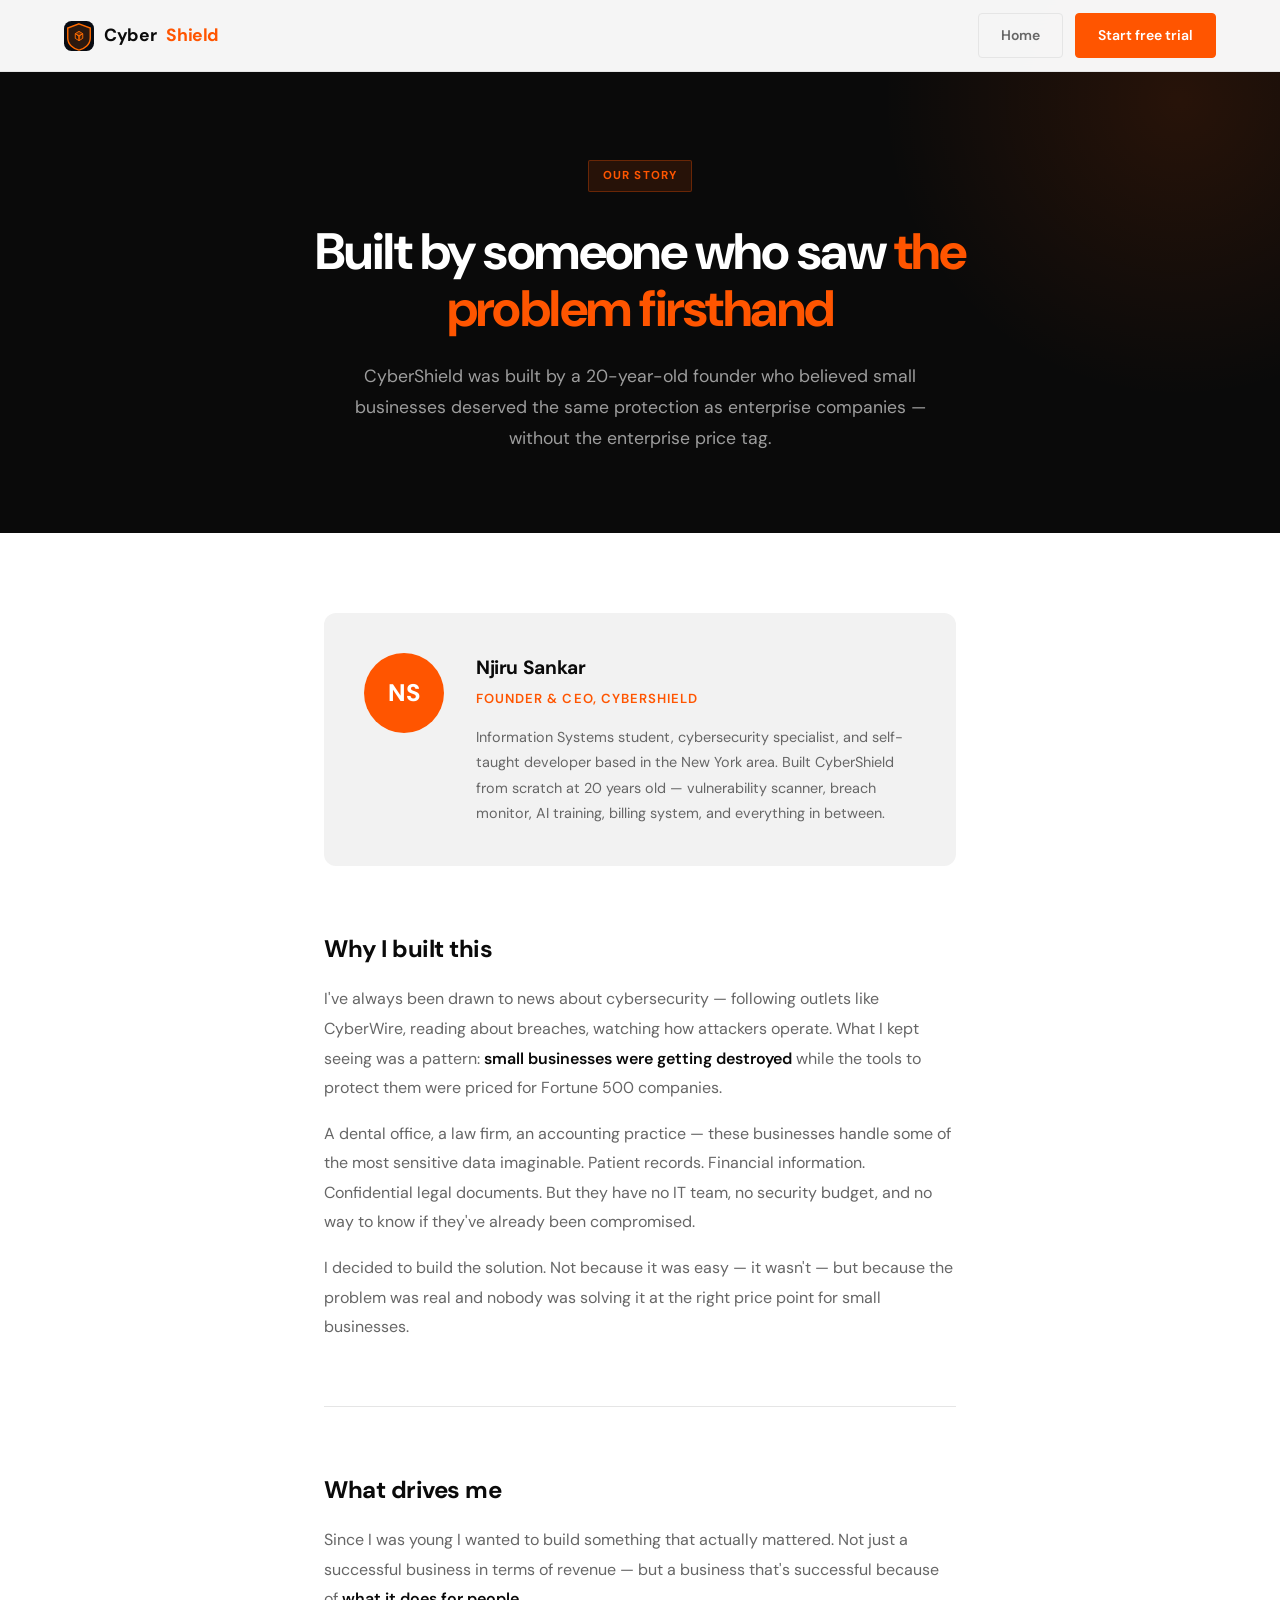
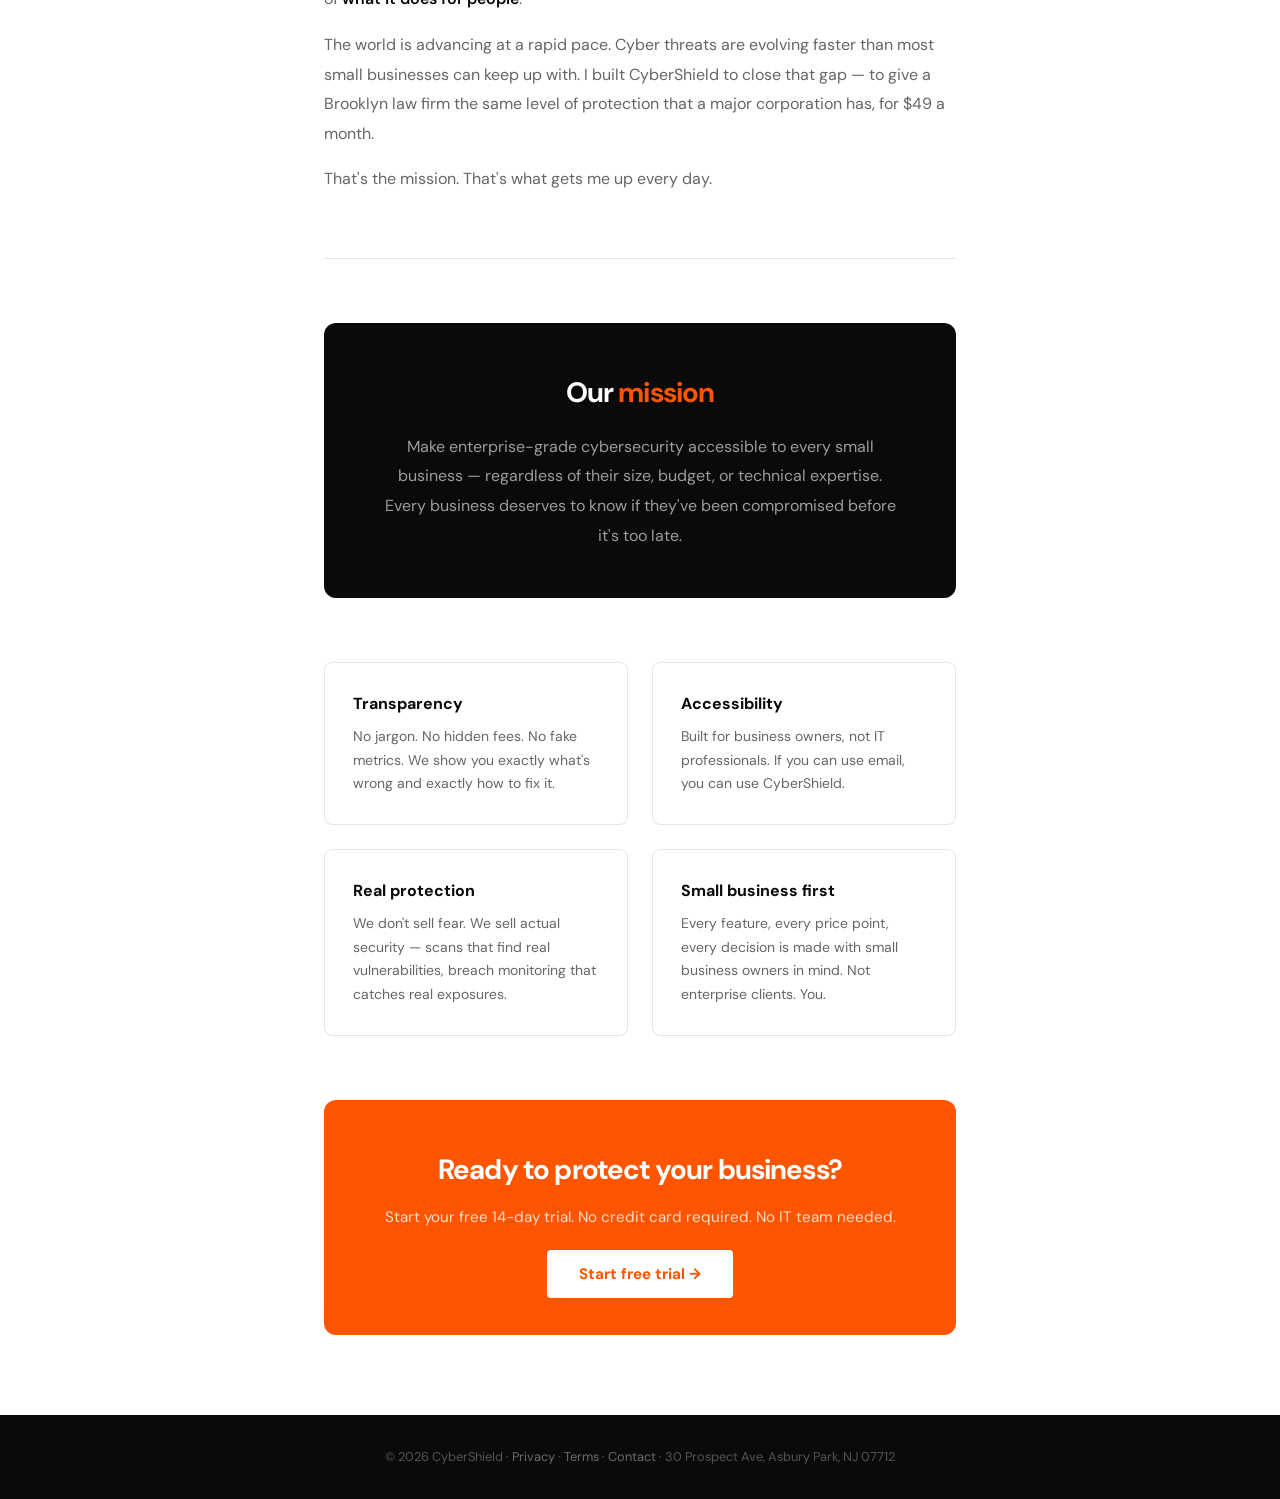
==== about.html @ dcab70ed "add About page and nav link" ====
<!DOCTYPE html>
<html lang="en">
<head>
<!-- Google tag (gtag.js) -->
<script async src="https://www.googletagmanager.com/gtag/js?id=G-KNS974VS3N"></script>
<script>
  window.dataLayer = window.dataLayer || [];
  function gtag(){dataLayer.push(arguments);}
  gtag('js', new Date());
  gtag('config', 'G-KNS974VS3N');
</script>
<meta charset="UTF-8"/>
<meta name="viewport" content="width=device-width,initial-scale=1"/>
<link rel="icon" type="image/svg+xml" href="/favicon.svg"/>
<title>About — CyberShield</title>
<meta name="description" content="The story behind CyberShield — built by a 20-year-old Information Systems student who saw small businesses getting destroyed by cyber threats and decided to build a solution."/>
<link rel="preconnect" href="https://fonts.googleapis.com"/>
<link rel="preconnect" href="https://fonts.gstatic.com" crossorigin/>
<link href="https://fonts.googleapis.com/css2?family=DM+Sans:wght@300;400;500;600;700&family=DM+Serif+Display:ital@0;1&display=swap" rel="stylesheet"/>
<style>
*{box-sizing:border-box;margin:0;padding:0}
:root{
  --orange:#FF5500;--orange-light:#FF7733;--orange-dim:rgba(255,85,0,0.12);
  --orange-border:rgba(255,85,0,0.3);--black:#0a0a0a;--gray-900:#111;
  --gray-800:#1a1a1a;--gray-100:#f2f2f2;--muted:#666;--border:#e5e5e5;
  --text:#0a0a0a;
}
body{background:#fff;color:var(--text);font-family:'DM Sans',sans-serif;font-size:16px;line-height:1.6;overflow-x:hidden}
a{text-decoration:none;color:inherit}

/* NAV */
.nav{position:fixed;top:0;left:0;right:0;z-index:100;padding:0 4rem;height:72px;display:flex;align-items:center;justify-content:space-between;background:rgba(255,255,255,0.96);backdrop-filter:blur(20px);border-bottom:1px solid var(--border)}
.nav-logo{display:flex;align-items:center;gap:10px;font-weight:700;font-size:1.1rem;letter-spacing:-0.02em}
.nav-logo svg{width:30px;height:30px}
.nav-logo span{color:var(--orange)}
.nav-right{display:flex;align-items:center;gap:0.75rem}
.btn{display:inline-flex;align-items:center;padding:10px 22px;border-radius:4px;font-size:0.875rem;font-weight:600;cursor:pointer;border:none;transition:all 0.2s;font-family:'DM Sans',sans-serif}
.btn-ghost{background:transparent;color:var(--muted);border:1px solid var(--border)}
.btn-ghost:hover{color:var(--text)}
.btn-primary{background:var(--orange);color:#fff;border:1px solid var(--orange)}
.btn-primary:hover{background:var(--orange-light)}

/* HERO */
.about-hero{padding:160px 4rem 80px;background:var(--black);position:relative;overflow:hidden}
.about-hero::before{content:'';position:absolute;top:-200px;right:-200px;width:600px;height:600px;background:radial-gradient(circle,rgba(255,85,0,0.12) 0%,transparent 70%);pointer-events:none}
.about-hero-inner{max-width:760px;margin:0 auto;text-align:center;position:relative;z-index:1}
.about-label{display:inline-flex;align-items:center;gap:8px;background:var(--orange-dim);color:var(--orange);font-size:0.72rem;font-weight:700;padding:6px 14px;border-radius:2px;text-transform:uppercase;letter-spacing:0.1em;margin-bottom:2rem;border:1px solid var(--orange-border)}
.about-hero h1{font-size:clamp(2.2rem,4vw,3.5rem);font-weight:700;line-height:1.1;letter-spacing:-0.03em;color:#fff;margin-bottom:1.5rem}
.about-hero h1 span{color:var(--orange)}
.about-hero p{font-size:1.1rem;color:rgba(255,255,255,0.6);line-height:1.75;max-width:580px;margin:0 auto}

/* CONTENT */
.about-content{max-width:760px;margin:0 auto;padding:80px 4rem}

.story-section{margin-bottom:4rem}
.story-section h2{font-size:1.5rem;font-weight:700;letter-spacing:-0.02em;margin-bottom:1rem;color:var(--black)}
.story-section p{font-size:1rem;color:var(--muted);line-height:1.85;margin-bottom:1rem}
.story-section p strong{color:var(--black);font-weight:600}

.divider{height:1px;background:var(--border);margin:4rem 0}

/* FOUNDER CARD */
.founder-card{background:var(--gray-100);border-radius:12px;padding:2.5rem;display:flex;gap:2rem;align-items:flex-start;margin-bottom:4rem}
.founder-avatar{width:80px;height:80px;border-radius:50%;background:var(--orange);display:flex;align-items:center;justify-content:center;font-size:1.5rem;font-weight:800;color:#fff;flex-shrink:0;letter-spacing:-0.02em}
.founder-info h3{font-size:1.2rem;font-weight:700;letter-spacing:-0.02em;margin-bottom:4px}
.founder-info .role{font-size:0.82rem;color:var(--orange);font-weight:600;text-transform:uppercase;letter-spacing:0.08em;margin-bottom:1rem}
.founder-info p{font-size:0.9rem;color:var(--muted);line-height:1.75}

/* MISSION */
.mission-box{background:var(--black);border-radius:12px;padding:3rem;text-align:center;margin-bottom:4rem}
.mission-box h2{font-size:1.75rem;font-weight:700;color:#fff;letter-spacing:-0.03em;margin-bottom:1rem}
.mission-box p{font-size:1rem;color:rgba(255,255,255,0.6);line-height:1.85;max-width:520px;margin:0 auto}
.mission-box .orange{color:var(--orange)}

/* VALUES */
.values-grid{display:grid;grid-template-columns:1fr 1fr;gap:1.5rem;margin-bottom:4rem}
.value-card{border:1px solid var(--border);border-radius:8px;padding:1.75rem}
.value-card h3{font-size:1rem;font-weight:700;margin-bottom:0.5rem}
.value-card p{font-size:0.875rem;color:var(--muted);line-height:1.7}

/* CTA */
.about-cta{background:var(--orange);border-radius:12px;padding:3rem;text-align:center}
.about-cta h2{font-size:1.75rem;font-weight:700;color:#fff;letter-spacing:-0.03em;margin-bottom:0.75rem}
.about-cta p{color:rgba(255,255,255,0.8);margin-bottom:2rem;font-size:0.95rem}
.btn-white{background:#fff;color:var(--orange);border:none;padding:14px 32px;border-radius:4px;font-size:0.95rem;font-weight:700;cursor:pointer;font-family:'DM Sans',sans-serif;transition:all 0.2s}
.btn-white:hover{transform:translateY(-1px);box-shadow:0 8px 24px rgba(0,0,0,0.15)}

/* FOOTER */
footer{background:var(--black);padding:2rem 4rem;text-align:center}
footer p{font-size:0.8rem;color:rgba(255,255,255,0.3)}
footer a{color:rgba(255,255,255,0.4)}
footer a:hover{color:#fff}

@media(max-width:768px){
  .nav{padding:0 1.5rem}
  .about-hero{padding:120px 1.5rem 60px}
  .about-content{padding:60px 1.5rem}
  .founder-card{flex-direction:column;gap:1.5rem}
  .values-grid{grid-template-columns:1fr}
  footer{padding:2rem 1.5rem}
}
</style>
</head>
<body>

<!-- NAV -->
<nav class="nav">
  <a href="index.html" class="nav-logo">
    <svg viewBox="0 0 32 32" fill="none" xmlns="http://www.w3.org/2000/svg">
      <rect width="32" height="32" rx="8" fill="#080b12"/>
      <path d="M16 3L28 7.5V18C28 25 22 29.5 16 31C10 29.5 4 25 4 18V7.5L16 3Z" fill="rgba(255,107,0,0.15)" stroke="#FF6B00" stroke-width="1.5"/>
      <path d="M16 11L20 13.5L16 16L12 13.5Z" fill="rgba(255,107,0,0.3)" stroke="#FF6B00" stroke-width="1" stroke-linejoin="round"/>
      <path d="M12 13.5L16 16V21L12 18.5Z" stroke="#FF6B00" stroke-width="1" stroke-linejoin="round"/>
      <path d="M20 13.5L16 16V21L20 18.5Z" fill="rgba(255,107,0,0.15)" stroke="#FF6B00" stroke-width="1" stroke-linejoin="round"/>
    </svg>
    Cyber<span>Shield</span>
  </a>
  <div class="nav-right">
    <a href="index.html" class="btn btn-ghost">Home</a>
    <a href="auth.html?signup=true" class="btn btn-primary">Start free trial</a>
  </div>
</nav>

<!-- HERO -->
<section class="about-hero">
  <div class="about-hero-inner">
    <div class="about-label">Our Story</div>
    <h1>Built by someone who saw <span>the problem firsthand</span></h1>
    <p>CyberShield was built by a 20-year-old founder who believed small businesses deserved the same protection as enterprise companies — without the enterprise price tag.</p>
  </div>
</section>

<!-- CONTENT -->
<div class="about-content">

  <!-- FOUNDER CARD -->
  <div class="founder-card">
    <div class="founder-avatar">NS</div>
    <div class="founder-info">
      <h3>Njiru Sankar</h3>
      <div class="role">Founder & CEO, CyberShield</div>
      <p>Information Systems student, cybersecurity specialist, and self-taught developer based in the New York area. Built CyberShield from scratch at 20 years old — vulnerability scanner, breach monitor, AI training, billing system, and everything in between.</p>
    </div>
  </div>

  <!-- STORY -->
  <div class="story-section">
    <h2>Why I built this</h2>
    <p>I've always been drawn to news about cybersecurity — following outlets like CyberWire, reading about breaches, watching how attackers operate. What I kept seeing was a pattern: <strong>small businesses were getting destroyed</strong> while the tools to protect them were priced for Fortune 500 companies.</p>
    <p>A dental office, a law firm, an accounting practice — these businesses handle some of the most sensitive data imaginable. Patient records. Financial information. Confidential legal documents. But they have no IT team, no security budget, and no way to know if they've already been compromised.</p>
    <p>I decided to build the solution. Not because it was easy — it wasn't — but because the problem was real and nobody was solving it at the right price point for small businesses.</p>
  </div>

  <div class="divider"></div>

  <div class="story-section">
    <h2>What drives me</h2>
    <p>Since I was young I wanted to build something that actually mattered. Not just a successful business in terms of revenue — but a business that's successful because of <strong>what it does for people</strong>.</p>
    <p>The world is advancing at a rapid pace. Cyber threats are evolving faster than most small businesses can keep up with. I built CyberShield to close that gap — to give a Brooklyn law firm the same level of protection that a major corporation has, for $49 a month.</p>
    <p>That's the mission. That's what gets me up every day.</p>
  </div>

  <div class="divider"></div>

  <!-- MISSION BOX -->
  <div class="mission-box">
    <h2>Our <span class="orange">mission</span></h2>
    <p>Make enterprise-grade cybersecurity accessible to every small business — regardless of their size, budget, or technical expertise. Every business deserves to know if they've been compromised before it's too late.</p>
  </div>

  <!-- VALUES -->
  <div class="values-grid">
    <div class="value-card">
      <h3>Transparency</h3>
      <p>No jargon. No hidden fees. No fake metrics. We show you exactly what's wrong and exactly how to fix it.</p>
    </div>
    <div class="value-card">
      <h3>Accessibility</h3>
      <p>Built for business owners, not IT professionals. If you can use email, you can use CyberShield.</p>
    </div>
    <div class="value-card">
      <h3>Real protection</h3>
      <p>We don't sell fear. We sell actual security — scans that find real vulnerabilities, breach monitoring that catches real exposures.</p>
    </div>
    <div class="value-card">
      <h3>Small business first</h3>
      <p>Every feature, every price point, every decision is made with small business owners in mind. Not enterprise clients. You.</p>
    </div>
  </div>

  <!-- CTA -->
  <div class="about-cta">
    <h2>Ready to protect your business?</h2>
    <p>Start your free 14-day trial. No credit card required. No IT team needed.</p>
    <a href="auth.html?signup=true" class="btn-white">Start free trial →</a>
  </div>

</div>

<!-- FOOTER -->
<footer>
  <p>© 2026 CyberShield · <a href="privacy.html">Privacy</a> · <a href="terms.html">Terms</a> · <a href="contact.html">Contact</a> · 30 Prospect Ave, Asbury Park, NJ 07712</p>
</footer>

</body>
</html>
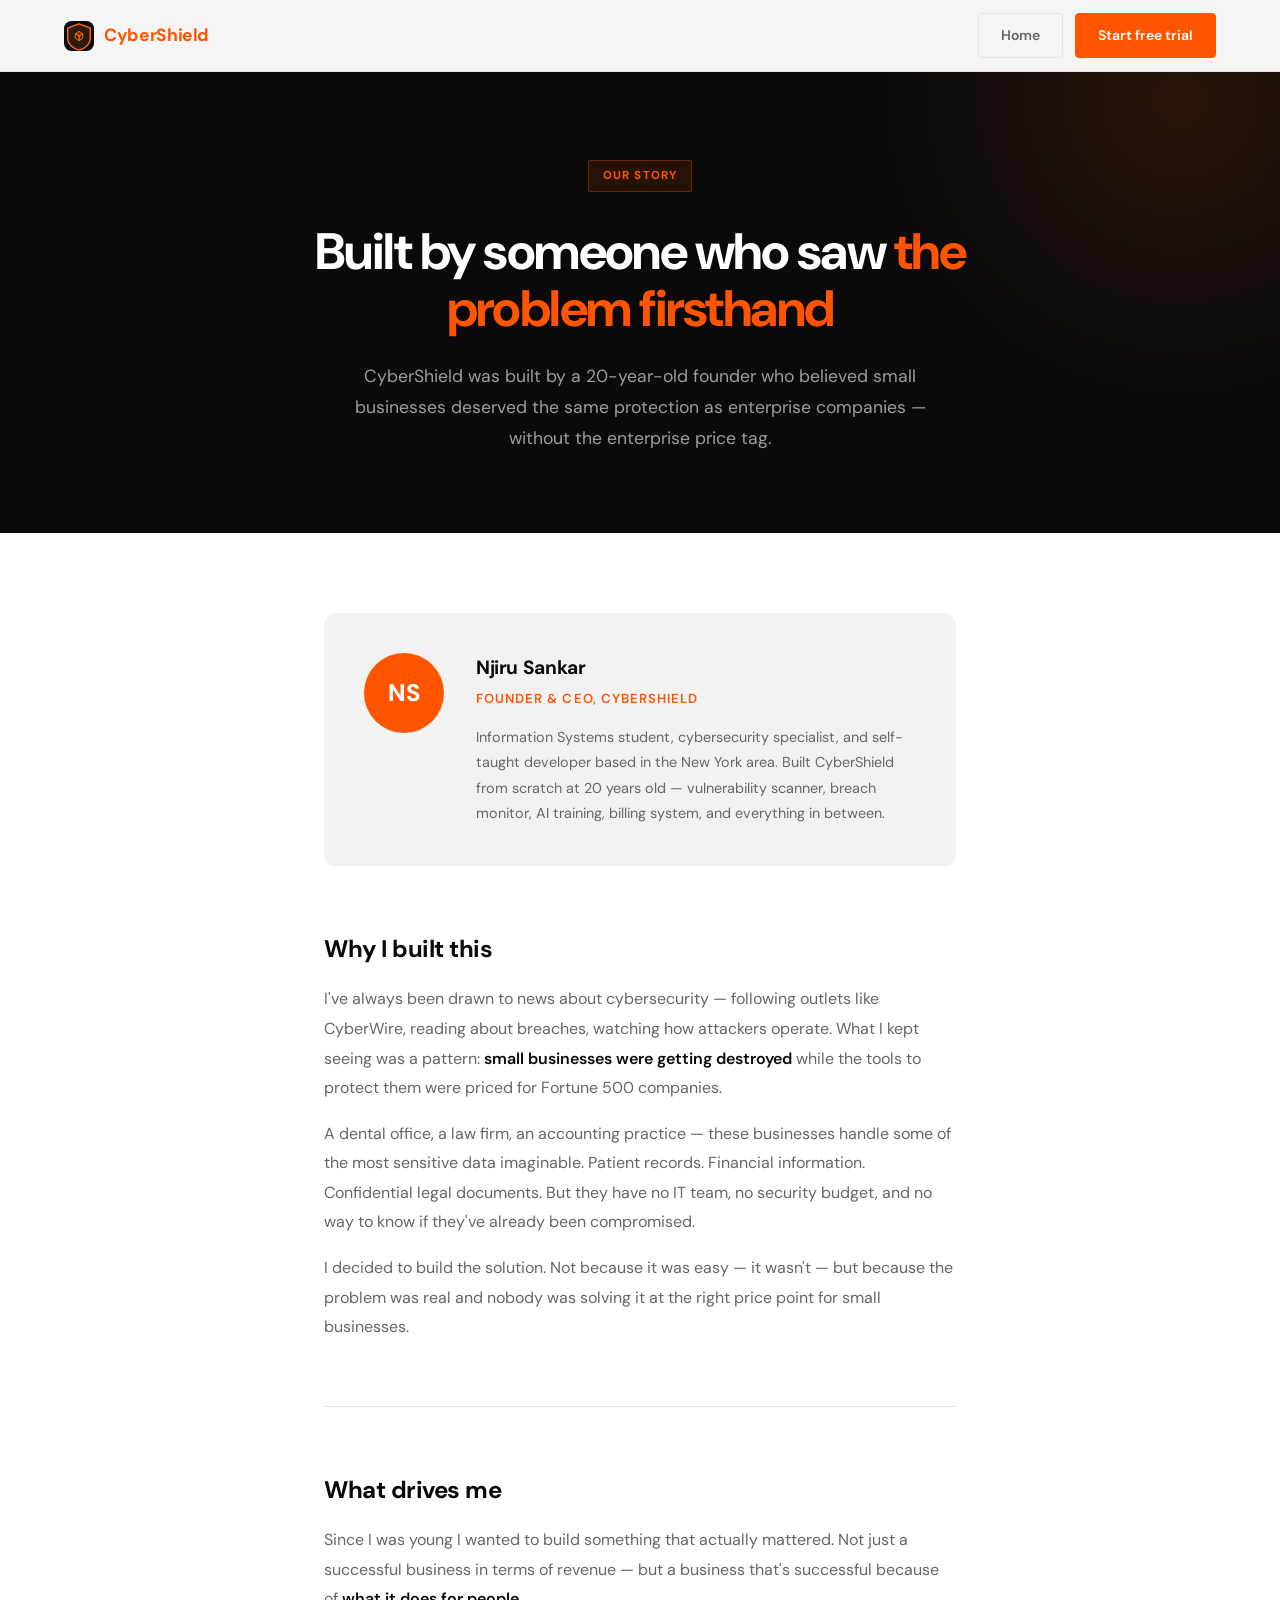
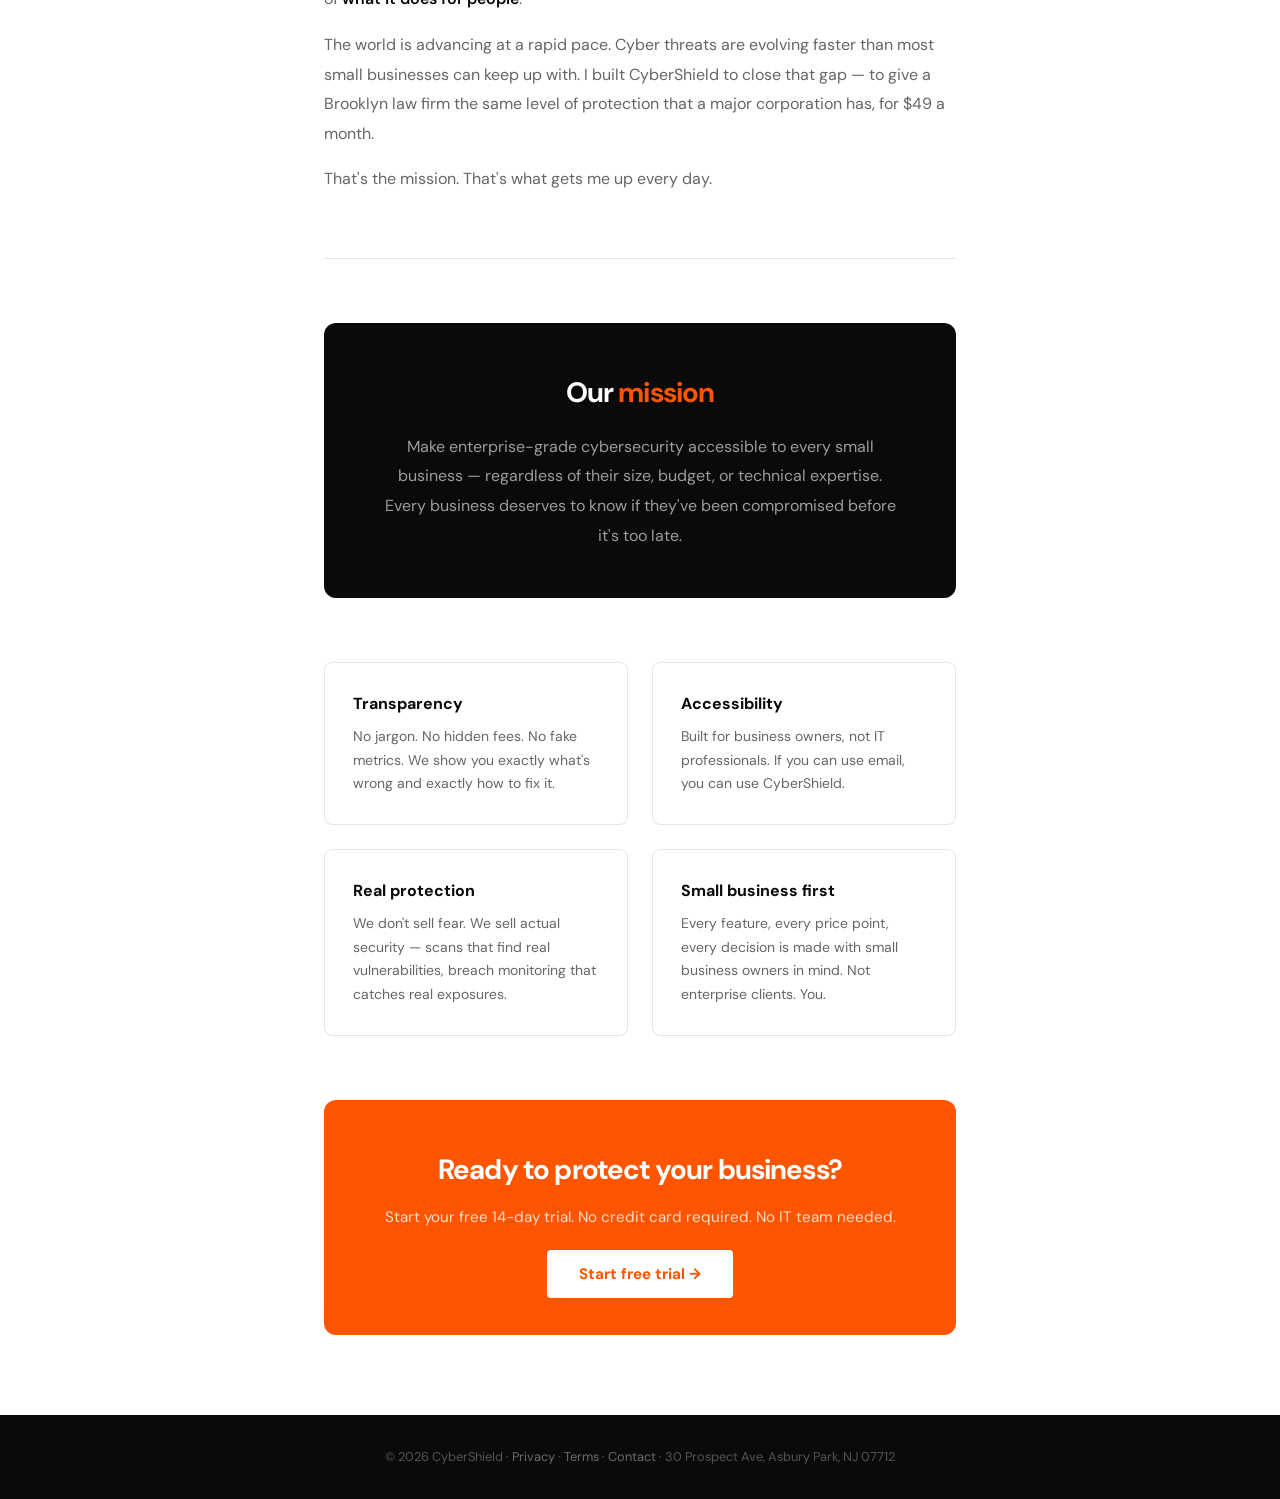
==== commit 007f799b: "fix logo space in about page" ====
--- a/about.html
+++ b/about.html
@@ -112,8 +112,7 @@
       <path d="M16 11L20 13.5L16 16L12 13.5Z" fill="rgba(255,107,0,0.3)" stroke="#FF6B00" stroke-width="1" stroke-linejoin="round"/>
       <path d="M12 13.5L16 16V21L12 18.5Z" stroke="#FF6B00" stroke-width="1" stroke-linejoin="round"/>
       <path d="M20 13.5L16 16V21L20 18.5Z" fill="rgba(255,107,0,0.15)" stroke="#FF6B00" stroke-width="1" stroke-linejoin="round"/>
-    </svg>
-    Cyber<span>Shield</span>
+    </svg><span style="display:inline-flex;gap:0;letter-spacing:-0.02em">Cyber<span>Shield</span></span>
   </a>
   <div class="nav-right">
     <a href="index.html" class="btn btn-ghost">Home</a>
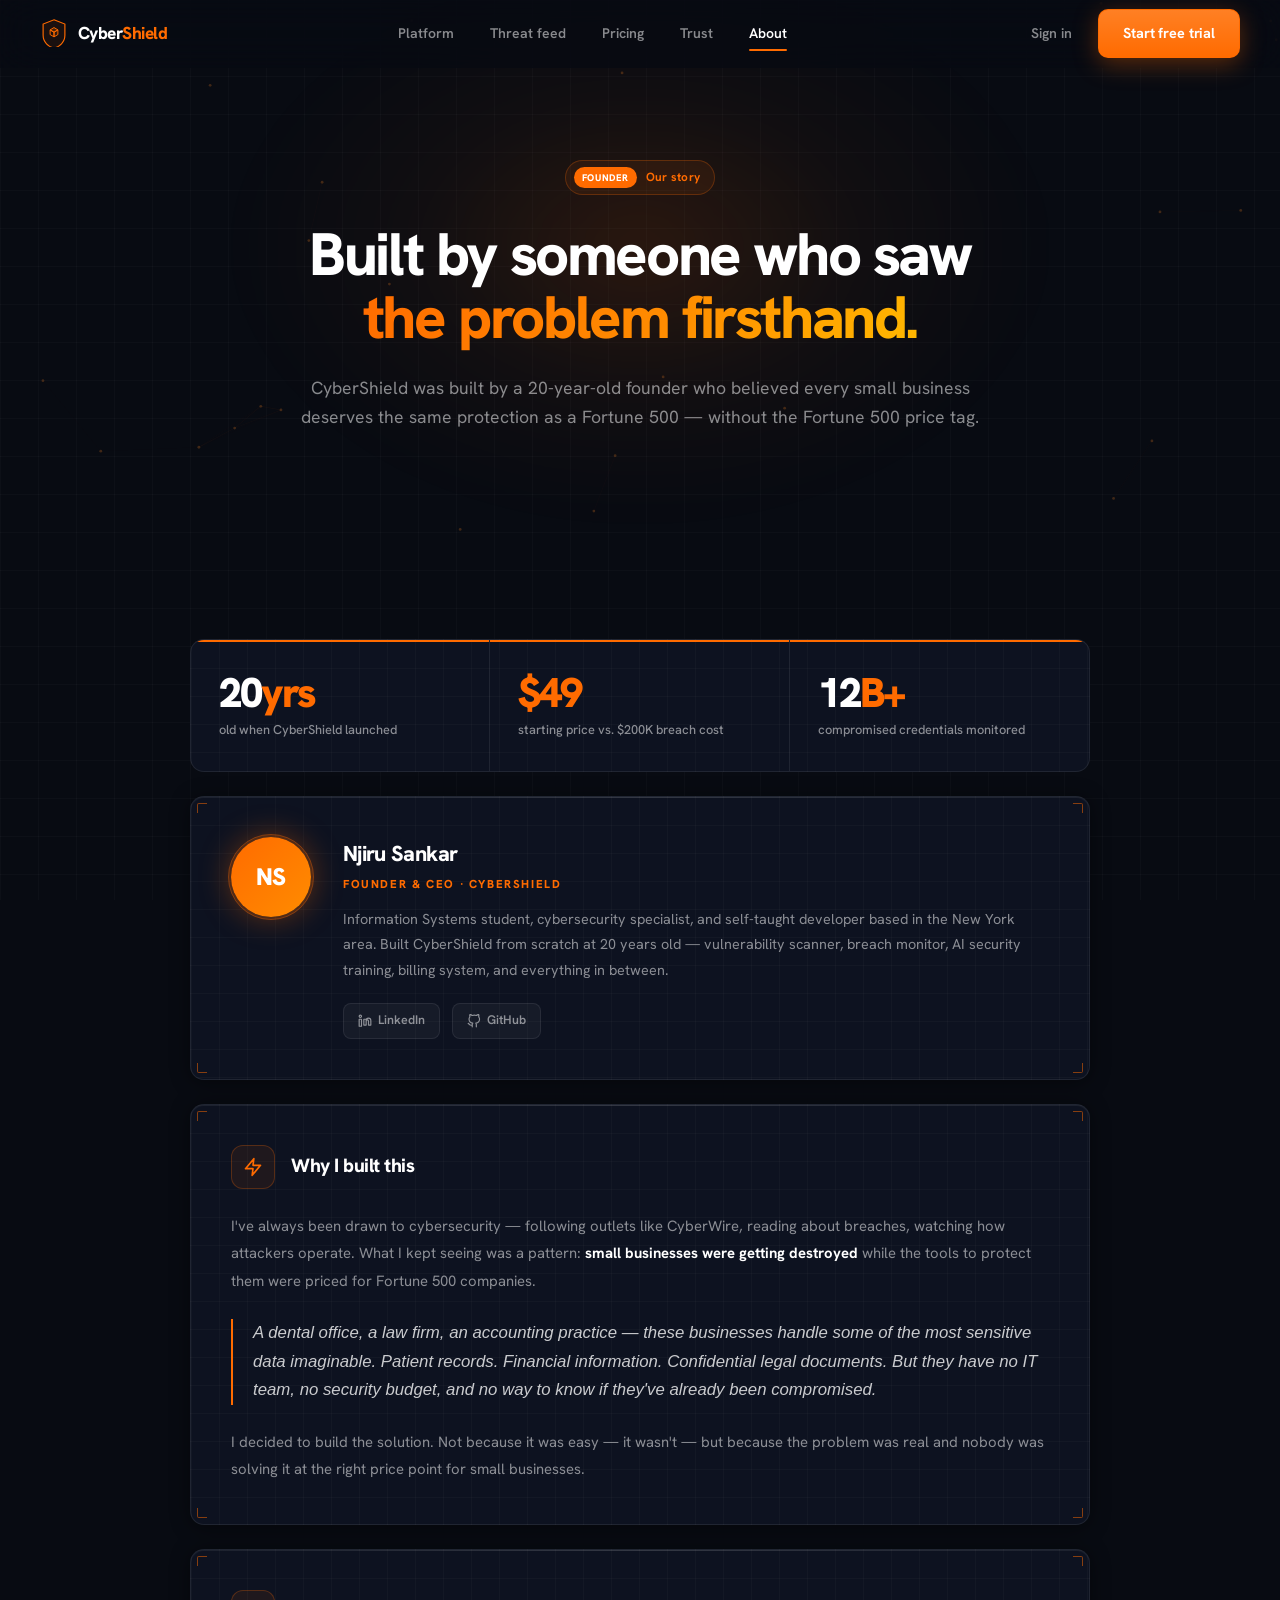
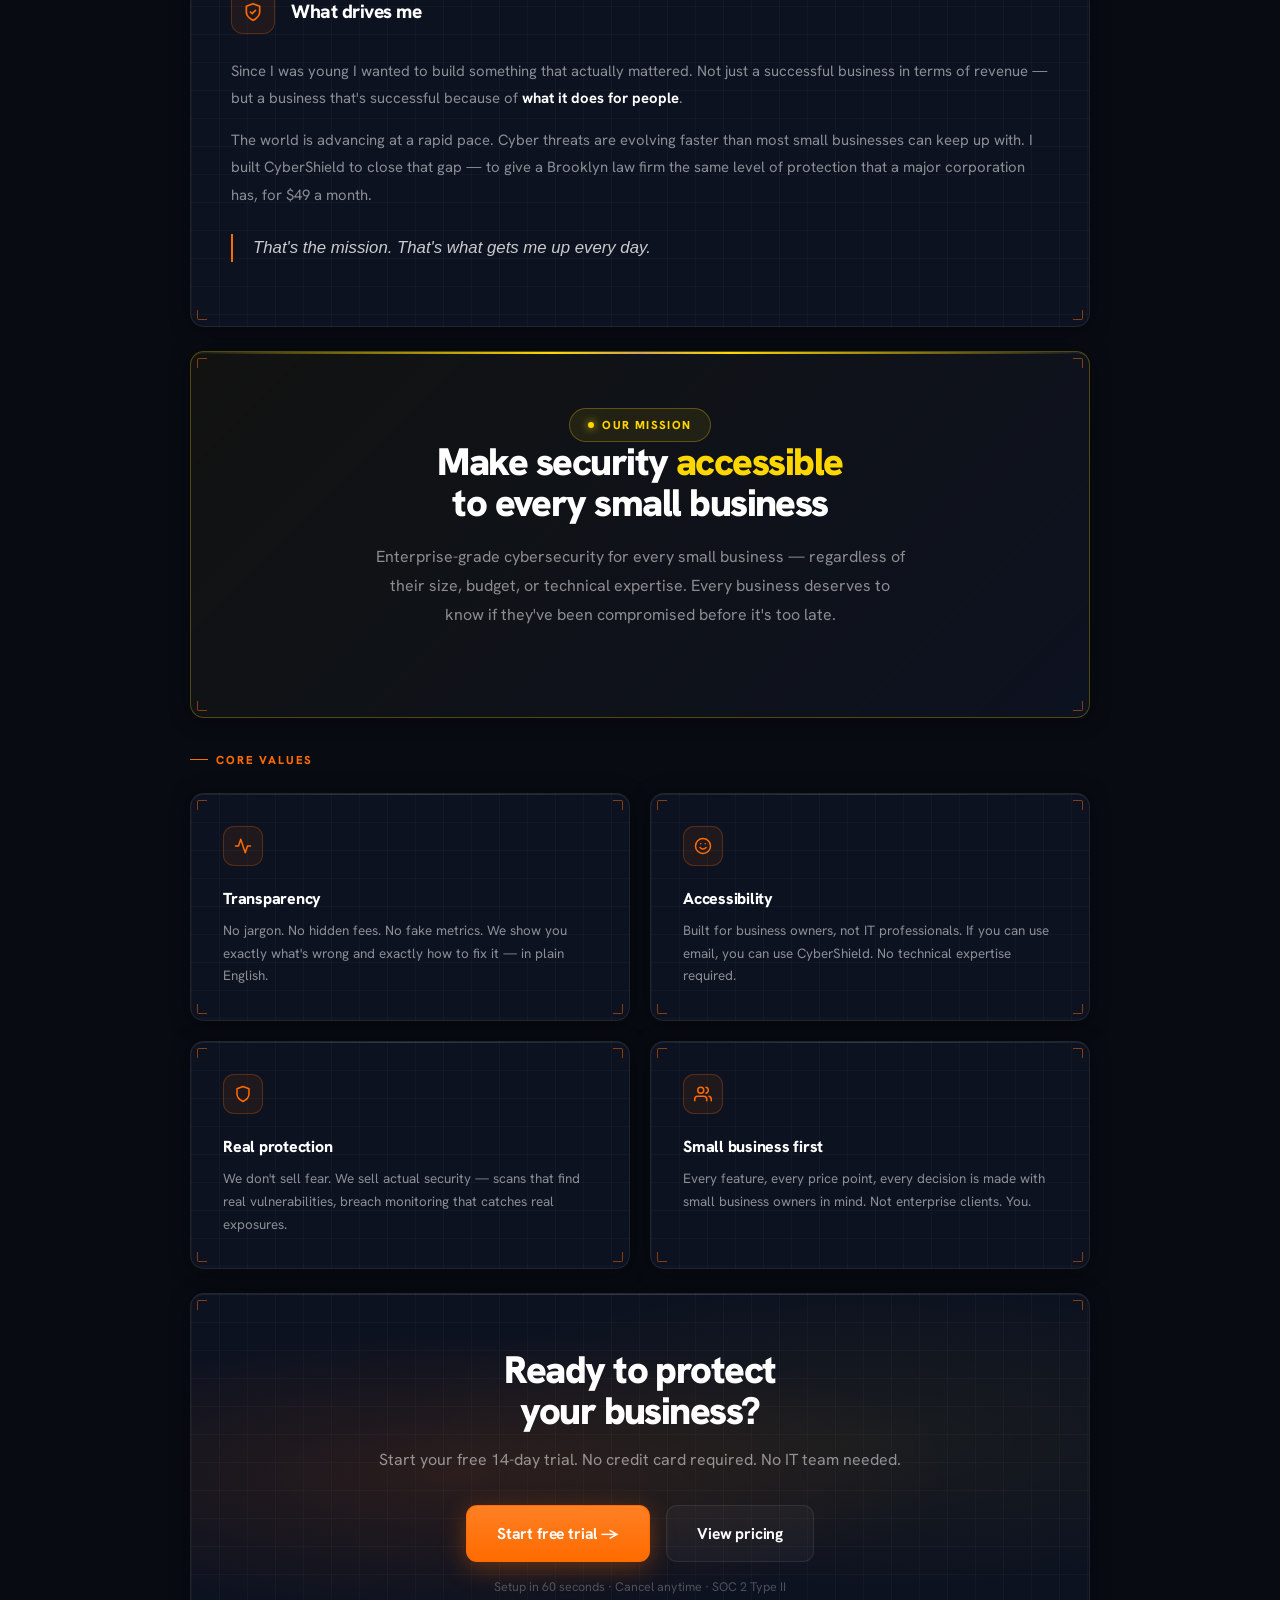
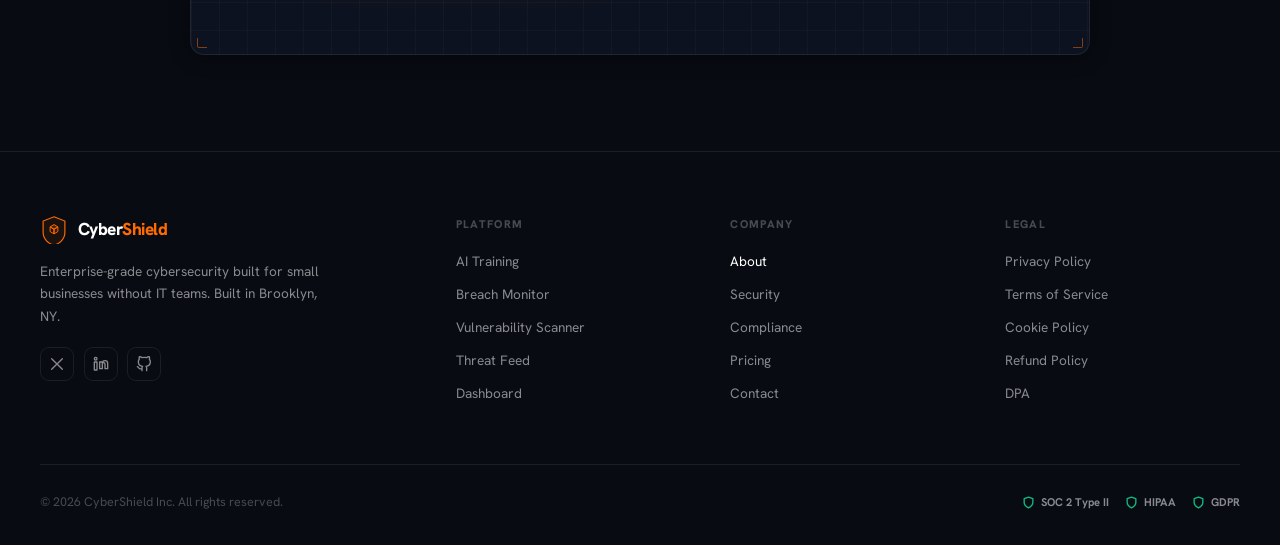
==== commit 8246af20: "feat(about): redesign with Sankar Cosmos design system - Dark #080b12 background with dot-grid overl" ====
--- a/about.html
+++ b/about.html
@@ -10,196 +10,582 @@
   gtag('config', 'G-KNS974VS3N');
 </script>
 <meta charset="UTF-8"/>
+<link rel="icon" type="image/svg+xml" href="favicon.svg"/>
+<script>document.documentElement.classList.add('js')</script>
 <meta name="viewport" content="width=device-width,initial-scale=1"/>
-<link rel="icon" type="image/svg+xml" href="/favicon.svg"/>
 <title>About — CyberShield</title>
-<meta name="description" content="The story behind CyberShield — built by a 20-year-old Information Systems student who saw small businesses getting destroyed by cyber threats and decided to build a solution."/>
+<meta name="description" content="The story behind CyberShield — built by a 20-year-old Information Systems student who saw small businesses getting destroyed by cyber threats and decided to build the solution."/>
 <link rel="preconnect" href="https://fonts.googleapis.com"/>
 <link rel="preconnect" href="https://fonts.gstatic.com" crossorigin/>
-<link href="https://fonts.googleapis.com/css2?family=DM+Sans:wght@300;400;500;600;700&family=DM+Serif+Display:ital@0;1&display=swap" rel="stylesheet"/>
+<link href="https://fonts.googleapis.com/css2?family=Hanken+Grotesk:wght@300;400;500;600;700;800;900&display=swap" rel="stylesheet"/>
 <style>
-*{box-sizing:border-box;margin:0;padding:0}
+*,*::before,*::after{box-sizing:border-box;margin:0;padding:0}
 :root{
-  --orange:#FF5500;--orange-light:#FF7733;--orange-dim:rgba(255,85,0,0.12);
-  --orange-border:rgba(255,85,0,0.3);--black:#0a0a0a;--gray-900:#111;
-  --gray-800:#1a1a1a;--gray-100:#f2f2f2;--muted:#666;--border:#e5e5e5;
-  --text:#0a0a0a;
+  --bg:#080b12;
+  --bg2:#0d1220;
+  --bg3:#111827;
+  --bg4:#141d2e;
+  --orange:#FF6B00;
+  --orange2:#ff8c00;
+  --orange-dim:rgba(255,107,0,0.08);
+  --orange-border:rgba(255,107,0,0.25);
+  --gold:#FFD700;
+  --gold-dim:rgba(255,215,0,0.08);
+  --gold-border:rgba(255,215,0,0.28);
+  --border:rgba(255,255,255,0.08);
+  --border2:rgba(255,255,255,0.045);
+  --text:#ffffff;
+  --muted:rgba(255,255,255,0.52);
+  --dim:rgba(255,255,255,0.26);
+  --green:#10B981;
+  --green-dim:rgba(16,185,129,0.08);
+  --font:'Hanken Grotesk',sans-serif;
+  --grid-line:rgba(255,255,255,0.022);
+  --maxw:1280px;
+  --ease:cubic-bezier(0.4,0,0.2,1);
+  --spring:cubic-bezier(.34,1.56,.64,1);
+  --t:0.18s;
+  --t2:0.26s;
+  --radius:14px;
+  --shadow-card:0 2px 20px rgba(0,0,0,0.45),0 1px 0 rgba(255,255,255,0.04) inset;
+  --shadow-hover:0 12px 48px rgba(0,0,0,0.6),0 0 0 1px rgba(255,255,255,0.06),0 1px 0 rgba(255,255,255,0.07) inset;
 }
-body{background:#fff;color:var(--text);font-family:'DM Sans',sans-serif;font-size:16px;line-height:1.6;overflow-x:hidden}
+html{scroll-behavior:smooth}
+body{background:var(--bg);color:var(--text);font-family:var(--font);font-size:16px;line-height:1.6;-webkit-font-smoothing:antialiased;-moz-osx-font-smoothing:grayscale;overflow-x:hidden}
 a{text-decoration:none;color:inherit}
-
-/* NAV */
-.nav{position:fixed;top:0;left:0;right:0;z-index:100;padding:0 4rem;height:72px;display:flex;align-items:center;justify-content:space-between;background:rgba(255,255,255,0.96);backdrop-filter:blur(20px);border-bottom:1px solid var(--border)}
-.nav-logo{display:flex;align-items:center;gap:10px;font-weight:700;font-size:1.1rem;letter-spacing:-0.02em}
-.nav-logo svg{width:30px;height:30px}
-.nav-logo span{color:var(--orange)}
-.nav-right{display:flex;align-items:center;gap:0.75rem}
-.btn{display:inline-flex;align-items:center;padding:10px 22px;border-radius:4px;font-size:0.875rem;font-weight:600;cursor:pointer;border:none;transition:all 0.2s;font-family:'DM Sans',sans-serif}
-.btn-ghost{background:transparent;color:var(--muted);border:1px solid var(--border)}
-.btn-ghost:hover{color:var(--text)}
-.btn-primary{background:var(--orange);color:#fff;border:1px solid var(--orange)}
-.btn-primary:hover{background:var(--orange-light)}
-
-/* HERO */
-.about-hero{padding:160px 4rem 80px;background:var(--black);position:relative;overflow:hidden}
-.about-hero::before{content:'';position:absolute;top:-200px;right:-200px;width:600px;height:600px;background:radial-gradient(circle,rgba(255,85,0,0.12) 0%,transparent 70%);pointer-events:none}
-.about-hero-inner{max-width:760px;margin:0 auto;text-align:center;position:relative;z-index:1}
-.about-label{display:inline-flex;align-items:center;gap:8px;background:var(--orange-dim);color:var(--orange);font-size:0.72rem;font-weight:700;padding:6px 14px;border-radius:2px;text-transform:uppercase;letter-spacing:0.1em;margin-bottom:2rem;border:1px solid var(--orange-border)}
-.about-hero h1{font-size:clamp(2.2rem,4vw,3.5rem);font-weight:700;line-height:1.1;letter-spacing:-0.03em;color:#fff;margin-bottom:1.5rem}
-.about-hero h1 span{color:var(--orange)}
-.about-hero p{font-size:1.1rem;color:rgba(255,255,255,0.6);line-height:1.75;max-width:580px;margin:0 auto}
-
-/* CONTENT */
-.about-content{max-width:760px;margin:0 auto;padding:80px 4rem}
-
-.story-section{margin-bottom:4rem}
-.story-section h2{font-size:1.5rem;font-weight:700;letter-spacing:-0.02em;margin-bottom:1rem;color:var(--black)}
-.story-section p{font-size:1rem;color:var(--muted);line-height:1.85;margin-bottom:1rem}
-.story-section p strong{color:var(--black);font-weight:600}
-
-.divider{height:1px;background:var(--border);margin:4rem 0}
-
-/* FOUNDER CARD */
-.founder-card{background:var(--gray-100);border-radius:12px;padding:2.5rem;display:flex;gap:2rem;align-items:flex-start;margin-bottom:4rem}
-.founder-avatar{width:80px;height:80px;border-radius:50%;background:var(--orange);display:flex;align-items:center;justify-content:center;font-size:1.5rem;font-weight:800;color:#fff;flex-shrink:0;letter-spacing:-0.02em}
-.founder-info h3{font-size:1.2rem;font-weight:700;letter-spacing:-0.02em;margin-bottom:4px}
-.founder-info .role{font-size:0.82rem;color:var(--orange);font-weight:600;text-transform:uppercase;letter-spacing:0.08em;margin-bottom:1rem}
-.founder-info p{font-size:0.9rem;color:var(--muted);line-height:1.75}
-
-/* MISSION */
-.mission-box{background:var(--black);border-radius:12px;padding:3rem;text-align:center;margin-bottom:4rem}
-.mission-box h2{font-size:1.75rem;font-weight:700;color:#fff;letter-spacing:-0.03em;margin-bottom:1rem}
-.mission-box p{font-size:1rem;color:rgba(255,255,255,0.6);line-height:1.85;max-width:520px;margin:0 auto}
-.mission-box .orange{color:var(--orange)}
-
-/* VALUES */
-.values-grid{display:grid;grid-template-columns:1fr 1fr;gap:1.5rem;margin-bottom:4rem}
-.value-card{border:1px solid var(--border);border-radius:8px;padding:1.75rem}
-.value-card h3{font-size:1rem;font-weight:700;margin-bottom:0.5rem}
-.value-card p{font-size:0.875rem;color:var(--muted);line-height:1.7}
-
-/* CTA */
-.about-cta{background:var(--orange);border-radius:12px;padding:3rem;text-align:center}
-.about-cta h2{font-size:1.75rem;font-weight:700;color:#fff;letter-spacing:-0.03em;margin-bottom:0.75rem}
-.about-cta p{color:rgba(255,255,255,0.8);margin-bottom:2rem;font-size:0.95rem}
-.btn-white{background:#fff;color:var(--orange);border:none;padding:14px 32px;border-radius:4px;font-size:0.95rem;font-weight:700;cursor:pointer;font-family:'DM Sans',sans-serif;transition:all 0.2s}
-.btn-white:hover{transform:translateY(-1px);box-shadow:0 8px 24px rgba(0,0,0,0.15)}
-
-/* FOOTER */
-footer{background:var(--black);padding:2rem 4rem;text-align:center}
-footer p{font-size:0.8rem;color:rgba(255,255,255,0.3)}
-footer a{color:rgba(255,255,255,0.4)}
-footer a:hover{color:#fff}
-
-@media(max-width:768px){
-  .nav{padding:0 1.5rem}
-  .about-hero{padding:120px 1.5rem 60px}
-  .about-content{padding:60px 1.5rem}
-  .founder-card{flex-direction:column;gap:1.5rem}
+::-webkit-scrollbar{width:9px}
+::-webkit-scrollbar-track{background:var(--bg)}
+::-webkit-scrollbar-thumb{background:rgba(255,107,0,0.35);border-radius:6px}
+::-webkit-scrollbar-thumb:hover{background:var(--orange)}
+.wrap{max-width:var(--maxw);margin:0 auto;padding:0 2.5rem}
+
+/* ── GLOBAL TEXTURE ── */
+body::before{content:'';position:fixed;inset:0;background-image:linear-gradient(var(--grid-line) 1px,transparent 1px),linear-gradient(90deg,var(--grid-line) 1px,transparent 1px);background-size:38px 38px;pointer-events:none;z-index:0}
+
+/* ── ANIMATIONS ── */
+@keyframes pulse{0%,100%{opacity:1;transform:scale(1)}50%{opacity:.4;transform:scale(1.7)}}
+@keyframes fadeUp{from{opacity:0;transform:translateY(22px)}to{opacity:1;transform:translateY(0)}}
+@keyframes fadeIn{from{opacity:0}to{opacity:1}}
+@keyframes spin{to{transform:rotate(360deg)}}
+@keyframes glowPulse{0%,100%{box-shadow:0 0 24px rgba(255,107,0,0.18)}50%{box-shadow:0 0 48px rgba(255,107,0,0.4),0 0 90px rgba(255,107,0,0.08)}}
+@keyframes holoSweep{0%{transform:translateX(-140%) skewX(-20deg);opacity:0}15%{opacity:1}85%{opacity:0.8}100%{transform:translateX(220%) skewX(-20deg);opacity:0}}
+@keyframes scanLine{0%{top:0%;opacity:0}5%{opacity:1}80%{opacity:0.6}100%{top:100%;opacity:0}}
+@keyframes cornerFade{0%{opacity:0}100%{opacity:1}}
+@keyframes floaty{0%,100%{transform:translateY(0)}50%{transform:translateY(-8px)}}
+.js .reveal{opacity:0;transform:translateY(30px);transition:opacity .7s var(--ease),transform .7s var(--ease)}
+.js .reveal.in{opacity:1;transform:translateY(0)}
+.rd1{transition-delay:.08s}.rd2{transition-delay:.16s}.rd3{transition-delay:.24s}.rd4{transition-delay:.32s}
+@media(prefers-reduced-motion:reduce){.js .reveal,.reveal{opacity:1!important;transform:none!important;transition:none}*{animation:none!important}}
+
+/* ── BUTTONS ── */
+.btn{display:inline-flex;align-items:center;justify-content:center;gap:8px;padding:12px 24px;border-radius:10px;font-size:.9rem;font-weight:700;cursor:pointer;border:1px solid transparent;font-family:var(--font);letter-spacing:-0.01em;transition:all .2s var(--spring);white-space:nowrap}
+.btn-primary{background:var(--orange);color:#fff;box-shadow:0 6px 24px rgba(255,107,0,0.34);position:relative;overflow:hidden}
+.btn-primary::after{content:'';position:absolute;inset:0;background:linear-gradient(to bottom,rgba(255,255,255,0.14),transparent)}
+.btn-primary:hover{background:var(--orange2);transform:translateY(-2px) scale(1.02);box-shadow:0 12px 36px rgba(255,107,0,0.5)}
+.btn-primary:active{transform:translateY(0) scale(.99)}
+.btn-ghost{background:rgba(255,255,255,0.03);color:var(--text);border-color:var(--border)}
+.btn-ghost:hover{background:rgba(255,255,255,0.07);border-color:rgba(255,255,255,0.2);transform:translateY(-2px)}
+.btn-lg{padding:15px 30px;font-size:.98rem;border-radius:11px}
+
+/* ── NAV ── */
+.nav{position:fixed;top:0;left:0;right:0;z-index:100;height:68px;display:flex;align-items:center;background:rgba(8,11,18,0.72);backdrop-filter:blur(22px);-webkit-backdrop-filter:blur(22px);border-bottom:1px solid transparent;transition:border-color .3s,background .3s}
+.nav.scrolled{border-bottom-color:var(--border);background:rgba(8,11,18,0.9)}
+.nav .wrap{display:flex;align-items:center;justify-content:space-between;width:100%}
+.logo{display:flex;align-items:center;gap:10px;font-weight:800;font-size:1.08rem;letter-spacing:-0.03em}
+.logo svg{width:28px;height:28px;flex-shrink:0}
+.logo .acc{color:var(--orange)}
+.nav-links{display:flex;align-items:center;gap:2.25rem}
+.nav-links a{font-size:.875rem;font-weight:600;color:var(--muted);transition:color .2s;position:relative;white-space:nowrap}
+.nav-links a:hover,.nav-links a.active{color:var(--text)}
+.nav-links a::after{content:'';position:absolute;left:0;bottom:-6px;height:2px;width:0;background:var(--orange);transition:width .25s var(--ease);border-radius:2px}
+.nav-links a:hover::after,.nav-links a.active::after{width:100%}
+.nav-right{display:flex;align-items:center;gap:.75rem}
+.nav-signin{font-size:.875rem;font-weight:600;color:var(--muted);padding:8px 14px;transition:color .2s;white-space:nowrap}
+.nav-signin:hover{color:var(--text)}
+.hamb{display:none;background:none;border:1px solid var(--border);border-radius:9px;padding:8px;color:var(--text);cursor:pointer}
+.hamb svg{width:20px;height:20px;stroke:currentColor;fill:none;stroke-width:2;stroke-linecap:round}
+
+/* ── MOBILE MENU ── */
+.mobile-menu{position:fixed;inset:0;z-index:99;background:rgba(8,11,18,0.98);backdrop-filter:blur(20px);display:none;flex-direction:column;padding:5.5rem 2.5rem 2rem;gap:.5rem}
+.mobile-menu.open{display:flex}
+.mobile-menu a{font-size:1.3rem;font-weight:700;padding:1rem 0;border-bottom:1px solid var(--border2);color:var(--text)}
+.mobile-menu .mm-cta{margin-top:1.5rem}
+.mm-close{position:absolute;top:1.4rem;right:2.5rem;background:none;border:1px solid var(--border);border-radius:9px;padding:8px;color:var(--text);cursor:pointer}
+.mm-close svg{width:20px;height:20px;stroke:currentColor;fill:none;stroke-width:2;stroke-linecap:round}
+
+/* ── CARDS ── */
+.card{
+  background-color:var(--bg2);
+  background-image:linear-gradient(var(--grid-line) 1px,transparent 1px),linear-gradient(90deg,var(--grid-line) 1px,transparent 1px);
+  background-size:28px 28px;
+  border:1px solid var(--border);
+  border-radius:var(--radius);
+  overflow:hidden;position:relative;
+  box-shadow:var(--shadow-card);
+  transition:border-color var(--t2) var(--ease),box-shadow var(--t2) var(--ease),transform var(--t2) var(--spring);
+}
+.card::before{content:'';position:absolute;top:0;left:0;right:0;height:1px;background:linear-gradient(90deg,transparent,rgba(255,255,255,0.1),transparent);z-index:1}
+.card.hover:hover{border-color:rgba(255,255,255,0.13);box-shadow:var(--shadow-hover);transform:translateY(-2px)}
+
+/* holographic shimmer */
+.card .holo{content:'';position:absolute;inset:0;overflow:hidden;border-radius:inherit;pointer-events:none;z-index:2}
+.card .holo::after{content:'';position:absolute;top:0;left:0;width:60%;height:100%;background:linear-gradient(105deg,transparent 40%,rgba(255,255,255,0.04) 50%,rgba(255,107,0,0.06) 55%,rgba(255,255,255,0.03) 60%,transparent 70%);transform:translateX(-140%) skewX(-20deg);pointer-events:none}
+.card:hover .holo::after{animation:holoSweep 0.75s var(--ease) forwards}
+/* scan line */
+.card .scanl{position:absolute;left:0;right:0;height:1px;background:linear-gradient(90deg,transparent,rgba(255,107,0,0.25),transparent);pointer-events:none;z-index:3;opacity:0;top:0}
+.card:hover .scanl{animation:scanLine 0.9s var(--ease) forwards}
+
+/* corner accents */
+.card-corners{position:absolute;inset:0;pointer-events:none;z-index:4}
+.card-corners i{position:absolute;width:10px;height:10px;border-color:rgba(255,107,0,0.5);border-style:solid;border-width:0;animation:cornerFade 0.4s var(--ease) both}
+.card:hover .card-corners i{border-color:rgba(255,107,0,0.8)}
+.card-corners i:nth-child(1){top:6px;left:6px;border-top-width:1.5px;border-left-width:1.5px;border-radius:2px 0 0 0}
+.card-corners i:nth-child(2){top:6px;right:6px;border-top-width:1.5px;border-right-width:1.5px;border-radius:0 2px 0 0}
+.card-corners i:nth-child(3){bottom:6px;left:6px;border-bottom-width:1.5px;border-left-width:1.5px;border-radius:0 0 0 2px}
+.card-corners i:nth-child(4){bottom:6px;right:6px;border-bottom-width:1.5px;border-right-width:1.5px;border-radius:0 0 2px 0}
+
+/* ── EYEBROW ── */
+.eyebrow{display:inline-flex;align-items:center;gap:8px;font-size:.72rem;font-weight:800;text-transform:uppercase;letter-spacing:.16em;color:var(--orange);margin-bottom:1rem}
+.eyebrow::before{content:'';width:18px;height:1px;background:var(--orange)}
+.eyebrow.center{justify-content:center}
+
+/* ── HERO ── */
+.hero{position:relative;padding:10rem 0 5rem;overflow:hidden;min-height:52vh;display:flex;align-items:center}
+#hero-canvas{position:absolute;inset:0;z-index:0;opacity:.45}
+.hero-glow{position:absolute;top:-10%;left:50%;transform:translateX(-50%);width:900px;height:600px;background:radial-gradient(ellipse at center,rgba(255,107,0,0.14) 0%,rgba(255,107,0,0.04) 35%,transparent 65%);pointer-events:none;z-index:0;filter:blur(20px)}
+.hero .wrap{position:relative;z-index:2;width:100%}
+.hero-inner{max-width:720px;margin:0 auto;text-align:center}
+.hero-eyebrow{display:inline-flex;align-items:center;gap:9px;background:var(--orange-dim);border:1px solid var(--orange-border);border-radius:100px;padding:6px 14px 6px 8px;font-size:.74rem;font-weight:700;color:var(--orange);letter-spacing:.02em;margin-bottom:1.75rem}
+.hero-eyebrow .pill{background:var(--orange);color:#fff;font-size:.6rem;font-weight:800;padding:3px 8px;border-radius:100px;letter-spacing:.06em;text-transform:uppercase}
+.hero h1{font-size:clamp(2.4rem,5vw,3.75rem);font-weight:800;line-height:1.05;letter-spacing:-0.04em;margin-bottom:1.5rem}
+.hero h1 .grad{background:linear-gradient(120deg,var(--orange) 0%,var(--orange2) 55%,var(--gold) 130%);-webkit-background-clip:text;background-clip:text;-webkit-text-fill-color:transparent}
+.hero-sub{font-size:1.1rem;color:var(--muted);line-height:1.65;margin-bottom:2rem}
+
+/* ── SECTION ── */
+.sec{padding:6rem 0;position:relative;z-index:1}
+.sec-title{font-size:clamp(1.8rem,3vw,2.6rem);font-weight:800;letter-spacing:-0.035em;line-height:1.1}
+.sec-sub{font-size:1rem;color:var(--muted);line-height:1.65;margin-top:.875rem}
+.about-wrap{max-width:900px;margin:0 auto}
+
+/* ── FOUNDER CARD ── */
+.founder-card{padding:2.5rem;margin-bottom:1.5rem}
+.founder-inner{display:flex;align-items:flex-start;gap:2rem}
+.founder-av{width:80px;height:80px;border-radius:50%;background:linear-gradient(135deg,var(--orange),var(--orange2));display:flex;align-items:center;justify-content:center;font-size:1.5rem;font-weight:900;color:#fff;flex-shrink:0;letter-spacing:-0.02em;box-shadow:0 0 32px rgba(255,107,0,0.4),0 0 0 3px rgba(255,107,0,0.15);position:relative;font-variant-numeric:tabular-nums}
+.founder-av::after{content:'';position:absolute;inset:-3px;border-radius:50%;border:1px solid rgba(255,107,0,0.3);animation:glowPulse 3s ease-in-out infinite}
+.founder-details{flex:1;min-width:0}
+.founder-name{font-size:1.35rem;font-weight:800;letter-spacing:-0.03em;margin-bottom:3px}
+.founder-role{font-size:.72rem;font-weight:800;text-transform:uppercase;letter-spacing:.14em;color:var(--orange);margin-bottom:.875rem}
+.founder-bio{font-size:.9rem;color:var(--muted);line-height:1.75;margin-bottom:1.25rem}
+.founder-links{display:flex;gap:.75rem}
+.founder-link{display:inline-flex;align-items:center;gap:6px;font-size:.78rem;font-weight:600;color:var(--muted);background:rgba(255,255,255,0.04);border:1px solid var(--border);border-radius:8px;padding:7px 14px;transition:all var(--t2) var(--spring)}
+.founder-link svg{width:14px;height:14px;stroke:currentColor;fill:none;stroke-width:2;stroke-linecap:round;stroke-linejoin:round;flex-shrink:0}
+.founder-link:hover{color:var(--orange);border-color:var(--orange-border);background:var(--orange-dim);transform:translateY(-2px)}
+
+/* ── STORY SECTIONS ── */
+.story-card{padding:2.5rem;margin-bottom:1.5rem}
+.story-card-hd{display:flex;align-items:center;gap:1rem;margin-bottom:1.5rem}
+.story-ico{width:44px;height:44px;border-radius:12px;background:var(--orange-dim);border:1px solid var(--orange-border);display:flex;align-items:center;justify-content:center;flex-shrink:0}
+.story-ico svg{width:20px;height:20px;stroke:var(--orange);fill:none;stroke-width:2;stroke-linecap:round;stroke-linejoin:round}
+.story-title{font-size:1.2rem;font-weight:800;letter-spacing:-0.025em}
+.story-body p{font-size:.93rem;color:var(--muted);line-height:1.85;margin-bottom:.875rem}
+.story-body p:last-child{margin-bottom:0}
+.story-body strong{color:var(--text);font-weight:700}
+
+/* highlight pull-quote */
+.pull-quote{border-left:2px solid var(--orange);padding-left:1.25rem;margin:1.5rem 0}
+.pull-quote p{font-size:1.05rem;font-style:italic;color:rgba(255,255,255,0.78);line-height:1.7;margin-bottom:0}
+
+/* ── STAT STRIP ── */
+.stat-strip{display:grid;grid-template-columns:repeat(3,1fr);border:1px solid var(--border);border-radius:var(--radius);overflow:hidden;background-color:var(--bg2);background-image:linear-gradient(var(--grid-line) 1px,transparent 1px),linear-gradient(90deg,var(--grid-line) 1px,transparent 1px);background-size:28px 28px;margin-bottom:1.5rem}
+.stat-cell{padding:2rem 1.75rem;border-right:1px solid var(--border);position:relative}
+.stat-cell:last-child{border-right:none}
+.stat-cell::after{content:'';position:absolute;top:0;left:0;right:0;height:2px;background:var(--orange);transform:scaleX(0);transform-origin:left;transition:transform .5s var(--ease)}
+.stat-cell.in::after{transform:scaleX(1)}
+.stat-num{font-size:2.6rem;font-weight:900;letter-spacing:-0.05em;line-height:1;margin-bottom:6px;font-variant-numeric:tabular-nums;color:var(--text)}
+.stat-num .acc{color:var(--orange)}
+.stat-lbl{font-size:.8rem;color:var(--muted);font-weight:500;line-height:1.5}
+
+/* ── MISSION ── */
+.mission-card{padding:3.5rem;text-align:center;border-color:var(--gold-border);background:linear-gradient(135deg,rgba(255,215,0,0.04),var(--bg2))}
+.mission-card::before{content:'';position:absolute;top:0;left:0;right:0;height:2px;background:linear-gradient(90deg,transparent,var(--gold) 40%,rgba(255,200,100,0.8) 50%,var(--gold) 60%,transparent);border-radius:var(--radius) var(--radius) 0 0}
+.mission-title{font-size:clamp(1.8rem,3vw,2.4rem);font-weight:900;letter-spacing:-0.04em;margin-bottom:1.25rem;line-height:1.05}
+.mission-title .gold{color:var(--gold)}
+.mission-body{font-size:1rem;color:var(--muted);line-height:1.8;max-width:540px;margin:0 auto 2rem}
+.mission-badge{display:inline-flex;align-items:center;gap:8px;background:var(--gold-dim);border:1px solid var(--gold-border);border-radius:100px;padding:7px 18px;font-size:.72rem;font-weight:800;text-transform:uppercase;letter-spacing:.12em;color:var(--gold)}
+.mission-badge .d{width:6px;height:6px;border-radius:50%;background:var(--gold);animation:pulse 2.5s infinite;box-shadow:0 0 8px var(--gold)}
+
+/* ── VALUES ── */
+.values-grid{display:grid;grid-template-columns:1fr 1fr;gap:1.25rem;margin-bottom:1.5rem}
+.value-card{padding:2rem}
+.value-ico{width:40px;height:40px;border-radius:11px;background:var(--orange-dim);border:1px solid var(--orange-border);display:flex;align-items:center;justify-content:center;margin-bottom:1.25rem;flex-shrink:0;transition:all var(--t2) var(--spring)}
+.value-ico svg{width:18px;height:18px;stroke:var(--orange);fill:none;stroke-width:2;stroke-linecap:round;stroke-linejoin:round}
+.card.hover:hover .value-ico{transform:scale(1.08);background:rgba(255,107,0,0.14);box-shadow:0 0 20px rgba(255,107,0,0.2)}
+.value-title{font-size:1rem;font-weight:800;letter-spacing:-0.015em;margin-bottom:.5rem}
+.value-body{font-size:.84rem;color:var(--muted);line-height:1.7}
+
+/* ── FINAL CTA ── */
+.cta-card{padding:3.5rem;text-align:center;overflow:hidden}
+.cta-mesh{position:absolute;inset:0;background:radial-gradient(ellipse at 30% 50%,rgba(255,107,0,0.12),transparent 55%),radial-gradient(ellipse at 75% 40%,rgba(255,215,0,0.05),transparent 50%);pointer-events:none}
+.cta-card h2{font-size:clamp(1.8rem,3vw,2.4rem);font-weight:900;letter-spacing:-0.04em;line-height:1.05;margin-bottom:1rem;position:relative;z-index:1}
+.cta-card p{font-size:1rem;color:var(--muted);margin-bottom:2rem;line-height:1.6;position:relative;z-index:1}
+.cta-btns{display:flex;gap:1rem;justify-content:center;flex-wrap:wrap;position:relative;z-index:1}
+.cta-note{font-size:.78rem;color:var(--dim);margin-top:1rem;position:relative;z-index:1}
+
+/* ── FOOTER ── */
+footer{border-top:1px solid var(--border);padding:4rem 0 2rem;position:relative;z-index:1}
+.foot-grid{display:grid;grid-template-columns:1.6fr 1fr 1fr 1fr;gap:2.5rem;margin-bottom:3rem}
+.foot-brand .logo{margin-bottom:1rem}
+.foot-brand p{font-size:.85rem;color:var(--muted);line-height:1.65;max-width:280px;margin-bottom:1.25rem}
+.foot-social{display:flex;gap:.6rem}
+.foot-social a{width:34px;height:34px;border-radius:9px;border:1px solid var(--border);display:flex;align-items:center;justify-content:center;color:var(--muted);transition:all .2s var(--spring)}
+.foot-social a:hover{color:var(--orange);border-color:var(--orange-border);transform:translateY(-2px)}
+.foot-social svg{width:16px;height:16px;stroke:currentColor;fill:none;stroke-width:2;stroke-linecap:round;stroke-linejoin:round}
+.foot-col h4{font-size:.7rem;font-weight:800;text-transform:uppercase;letter-spacing:.12em;color:var(--dim);margin-bottom:1.1rem}
+.foot-col a{display:block;font-size:.85rem;color:var(--muted);margin-bottom:.7rem;transition:color .2s;width:fit-content}
+.foot-col a:hover{color:var(--text)}
+.foot-bottom{border-top:1px solid var(--border);padding-top:1.75rem;display:flex;align-items:center;justify-content:space-between;flex-wrap:wrap;gap:1rem}
+.foot-copy{font-size:.78rem;color:var(--dim)}
+.foot-badges{display:flex;gap:1rem;align-items:center}
+.foot-badge{display:flex;align-items:center;gap:6px;font-size:.7rem;font-weight:700;color:var(--muted)}
+.foot-badge svg{width:13px;height:13px;stroke:var(--green);fill:none;stroke-width:2.5;stroke-linecap:round;stroke-linejoin:round}
+
+/* ── RESPONSIVE ── */
+@media(max-width:900px){
   .values-grid{grid-template-columns:1fr}
-  footer{padding:2rem 1.5rem}
+  .stat-strip{grid-template-columns:1fr}
+  .stat-cell{border-right:none;border-bottom:1px solid var(--border)}
+  .stat-cell:last-child{border-bottom:none}
+  .foot-grid{grid-template-columns:1fr 1fr}
+}
+@media(max-width:820px){
+  .nav-links,.nav-right .nav-signin{display:none}
+  .hamb{display:flex}
+}
+@media(max-width:640px){
+  .wrap{padding:0 1.25rem}
+  .sec{padding:4rem 0}
+  .hero{padding:8rem 0 3.5rem;min-height:auto}
+  .founder-inner{flex-direction:column;gap:1.5rem}
+  .founder-av{width:64px;height:64px;font-size:1.2rem}
+  .foot-grid{grid-template-columns:1fr 1fr;gap:2rem}
+  .foot-brand{grid-column:1/-1}
+  .story-card,.founder-card,.mission-card,.cta-card{padding:1.75rem}
 }
 </style>
 </head>
 <body>
 
-<!-- NAV -->
-<nav class="nav">
-  <a href="index.html" class="nav-logo">
-    <svg viewBox="0 0 32 32" fill="none" xmlns="http://www.w3.org/2000/svg">
-      <rect width="32" height="32" rx="8" fill="#080b12"/>
-      <path d="M16 3L28 7.5V18C28 25 22 29.5 16 31C10 29.5 4 25 4 18V7.5L16 3Z" fill="rgba(255,107,0,0.15)" stroke="#FF6B00" stroke-width="1.5"/>
-      <path d="M16 11L20 13.5L16 16L12 13.5Z" fill="rgba(255,107,0,0.3)" stroke="#FF6B00" stroke-width="1" stroke-linejoin="round"/>
-      <path d="M12 13.5L16 16V21L12 18.5Z" stroke="#FF6B00" stroke-width="1" stroke-linejoin="round"/>
-      <path d="M20 13.5L16 16V21L20 18.5Z" fill="rgba(255,107,0,0.15)" stroke="#FF6B00" stroke-width="1" stroke-linejoin="round"/>
-    </svg><span style="display:inline-flex;gap:0;letter-spacing:-0.02em">Cyber<span>Shield</span></span>
-  </a>
-  <div class="nav-right">
-    <a href="index.html" class="btn btn-ghost">Home</a>
-    <a href="auth.html?signup=true" class="btn btn-primary">Start free trial</a>
+<!-- ═══════ NAV ═══════ -->
+<nav class="nav" id="nav">
+  <div class="wrap">
+    <a href="index.html" class="logo">
+      <svg viewBox="0 0 30 36" fill="none">
+        <path d="M15 1L29 6.5V21C29 30 22 35.5 15 37.5C8 35.5 1 30 1 21V6.5L15 1Z" fill="rgba(255,107,0,0.08)" stroke="#FF6B00" stroke-width="1.5"/>
+        <path d="M15 11L20 14L15 17L10 14Z" fill="rgba(255,107,0,0.2)" stroke="#FF6B00" stroke-width="1.25" stroke-linejoin="round"/>
+        <path d="M10 14L15 17V23L10 20Z" stroke="#FF6B00" stroke-width="1.25" stroke-linejoin="round"/>
+        <path d="M20 14L15 17V23L20 20Z" fill="rgba(255,107,0,0.1)" stroke="#FF6B00" stroke-width="1.25" stroke-linejoin="round"/>
+      </svg>
+      <span>Cyber<span class="acc">Shield</span></span>
+    </a>
+    <div class="nav-links">
+      <a href="index.html#platform">Platform</a>
+      <a href="index.html#threats">Threat feed</a>
+      <a href="index.html#pricing">Pricing</a>
+      <a href="index.html#trust">Trust</a>
+      <a href="about.html" class="active">About</a>
+    </div>
+    <div class="nav-right">
+      <a href="auth.html" class="nav-signin">Sign in</a>
+      <a href="auth.html?signup=true" class="btn btn-primary">Start free trial</a>
+      <button class="hamb" onclick="document.getElementById('mm').classList.add('open')" aria-label="Menu">
+        <svg viewBox="0 0 24 24"><line x1="3" y1="6" x2="21" y2="6"/><line x1="3" y1="12" x2="21" y2="12"/><line x1="3" y1="18" x2="21" y2="18"/></svg>
+      </button>
+    </div>
   </div>
 </nav>
 
-<!-- HERO -->
-<section class="about-hero">
-  <div class="about-hero-inner">
-    <div class="about-label">Our Story</div>
-    <h1>Built by someone who saw <span>the problem firsthand</span></h1>
-    <p>CyberShield was built by a 20-year-old founder who believed small businesses deserved the same protection as enterprise companies — without the enterprise price tag.</p>
+<!-- mobile menu -->
+<div class="mobile-menu" id="mm">
+  <button class="mm-close" onclick="document.getElementById('mm').classList.remove('open')"><svg viewBox="0 0 24 24"><line x1="6" y1="6" x2="18" y2="18"/><line x1="6" y1="18" x2="18" y2="6"/></svg></button>
+  <a href="index.html#platform" onclick="document.getElementById('mm').classList.remove('open')">Platform</a>
+  <a href="index.html#threats" onclick="document.getElementById('mm').classList.remove('open')">Threat feed</a>
+  <a href="index.html#pricing" onclick="document.getElementById('mm').classList.remove('open')">Pricing</a>
+  <a href="index.html#trust" onclick="document.getElementById('mm').classList.remove('open')">Trust</a>
+  <a href="about.html" onclick="document.getElementById('mm').classList.remove('open')" style="color:var(--orange)">About</a>
+  <a href="auth.html?signup=true" class="btn btn-primary btn-lg mm-cta">Start free trial</a>
+</div>
+
+<!-- ═══════ HERO ═══════ -->
+<section class="hero">
+  <canvas id="hero-canvas"></canvas>
+  <div class="hero-glow"></div>
+  <div class="wrap">
+    <div class="hero-inner">
+      <div class="hero-eyebrow reveal"><span class="pill">Founder</span>Our story</div>
+      <h1 class="reveal rd1">Built by someone who saw<br><span class="grad">the problem firsthand.</span></h1>
+      <p class="hero-sub reveal rd2">CyberShield was built by a 20-year-old founder who believed every small business deserves the same protection as a Fortune 500 — without the Fortune 500 price tag.</p>
+    </div>
   </div>
 </section>
 
-<!-- CONTENT -->
-<div class="about-content">
-
-  <!-- FOUNDER CARD -->
-  <div class="founder-card">
-    <div class="founder-avatar">NS</div>
-    <div class="founder-info">
-      <h3>Njiru Sankar</h3>
-      <div class="role">Founder & CEO, CyberShield</div>
-      <p>Information Systems student, cybersecurity specialist, and self-taught developer based in the New York area. Built CyberShield from scratch at 20 years old — vulnerability scanner, breach monitor, AI training, billing system, and everything in between.</p>
+<!-- ═══════ CONTENT ═══════ -->
+<section class="sec">
+  <div class="wrap">
+    <div class="about-wrap">
+
+      <!-- STATS -->
+      <div class="stat-strip reveal">
+        <div class="stat-cell">
+          <div class="stat-num">20<span class="acc">yrs</span></div>
+          <div class="stat-lbl">old when CyberShield launched</div>
+        </div>
+        <div class="stat-cell">
+          <div class="stat-num"><span class="acc">$49</span></div>
+          <div class="stat-lbl">starting price vs. $200K breach cost</div>
+        </div>
+        <div class="stat-cell">
+          <div class="stat-num">12<span class="acc">B+</span></div>
+          <div class="stat-lbl">compromised credentials monitored</div>
+        </div>
+      </div>
+
+      <!-- FOUNDER -->
+      <div class="card hover founder-card reveal rd1">
+        <div class="holo"></div><div class="scanl"></div>
+        <div class="founder-inner">
+          <div class="founder-av">NS</div>
+          <div class="founder-details">
+            <div class="founder-name">Njiru Sankar</div>
+            <div class="founder-role">Founder &amp; CEO · CyberShield</div>
+            <p class="founder-bio">Information Systems student, cybersecurity specialist, and self-taught developer based in the New York area. Built CyberShield from scratch at 20 years old — vulnerability scanner, breach monitor, AI security training, billing system, and everything in between.</p>
+            <div class="founder-links">
+              <a href="https://www.linkedin.com/in/njiru-sankar/" class="founder-link" target="_blank" rel="noopener">
+                <svg viewBox="0 0 24 24"><rect x="2" y="9" width="4" height="12"/><circle cx="4" cy="4" r="2"/><path d="M10 9h4v2a4 4 0 0 1 8 0v8h-4v-7a2 2 0 0 0-4 0v7h-4z"/></svg>
+                LinkedIn
+              </a>
+              <a href="https://github.com/Jcapalot18" class="founder-link" target="_blank" rel="noopener">
+                <svg viewBox="0 0 24 24"><path d="M9 19c-5 1.5-5-2.5-7-3m14 6v-3.87a3.37 3.37 0 0 0-.94-2.61c3.14-.35 6.44-1.54 6.44-7A5.44 5.44 0 0 0 20 4.77 5.07 5.07 0 0 0 19.91 1S18.73.65 16 2.48a13.38 13.38 0 0 0-7 0C6.27.65 5.09 1 5.09 1A5.07 5.07 0 0 0 5 4.77a5.44 5.44 0 0 0-1.5 3.78c0 5.42 3.3 6.61 6.44 7A3.37 3.37 0 0 0 9 18.13V22"/></svg>
+                GitHub
+              </a>
+            </div>
+          </div>
+        </div>
+      </div>
+
+      <!-- WHY I BUILT THIS -->
+      <div class="card hover story-card reveal rd2">
+        <div class="holo"></div><div class="scanl"></div>
+        <div class="story-card-hd">
+          <div class="story-ico">
+            <svg viewBox="0 0 24 24"><path d="M13 2L3 14h9l-1 8 10-12h-9l1-8z"/></svg>
+          </div>
+          <div class="story-title">Why I built this</div>
+        </div>
+        <div class="story-body">
+          <p>I've always been drawn to cybersecurity — following outlets like CyberWire, reading about breaches, watching how attackers operate. What I kept seeing was a pattern: <strong>small businesses were getting destroyed</strong> while the tools to protect them were priced for Fortune 500 companies.</p>
+          <div class="pull-quote">
+            <p>A dental office, a law firm, an accounting practice — these businesses handle some of the most sensitive data imaginable. Patient records. Financial information. Confidential legal documents. But they have no IT team, no security budget, and no way to know if they've already been compromised.</p>
+          </div>
+          <p>I decided to build the solution. Not because it was easy — it wasn't — but because the problem was real and nobody was solving it at the right price point for small businesses.</p>
+        </div>
+      </div>
+
+      <!-- WHAT DRIVES ME -->
+      <div class="card hover story-card reveal rd3">
+        <div class="holo"></div><div class="scanl"></div>
+        <div class="story-card-hd">
+          <div class="story-ico">
+            <svg viewBox="0 0 24 24"><path d="M12 22s8-4 8-10V5l-8-3-8 3v7c0 6 8 10 8 10z"/><path d="m9 12 2 2 4-4"/></svg>
+          </div>
+          <div class="story-title">What drives me</div>
+        </div>
+        <div class="story-body">
+          <p>Since I was young I wanted to build something that actually mattered. Not just a successful business in terms of revenue — but a business that's successful because of <strong>what it does for people</strong>.</p>
+          <p>The world is advancing at a rapid pace. Cyber threats are evolving faster than most small businesses can keep up with. I built CyberShield to close that gap — to give a Brooklyn law firm the same level of protection that a major corporation has, for $49 a month.</p>
+          <div class="pull-quote">
+            <p>That's the mission. That's what gets me up every day.</p>
+          </div>
+        </div>
+      </div>
+
+      <!-- MISSION -->
+      <div class="card mission-card reveal">
+        <div class="holo"></div><div class="scanl"></div>
+        <div class="mission-badge reveal"><div class="d"></div>Our mission</div>
+        <h2 class="mission-title reveal rd1">Make security <span class="gold">accessible</span><br>to every small business</h2>
+        <p class="mission-body reveal rd2">Enterprise-grade cybersecurity for every small business — regardless of their size, budget, or technical expertise. Every business deserves to know if they've been compromised before it's too late.</p>
+      </div>
+
+      <!-- VALUES -->
+      <div style="margin-top:1.5rem">
+        <div class="eyebrow reveal" style="margin-bottom:1.5rem">Core values</div>
+        <div class="values-grid">
+          <div class="card hover value-card reveal rd1">
+            <div class="holo"></div><div class="scanl"></div>
+            <div class="value-ico">
+              <svg viewBox="0 0 24 24"><polyline points="22 12 18 12 15 21 9 3 6 12 2 12"/></svg>
+            </div>
+            <div class="value-title">Transparency</div>
+            <p class="value-body">No jargon. No hidden fees. No fake metrics. We show you exactly what's wrong and exactly how to fix it — in plain English.</p>
+          </div>
+          <div class="card hover value-card reveal rd2">
+            <div class="holo"></div><div class="scanl"></div>
+            <div class="value-ico">
+              <svg viewBox="0 0 24 24"><circle cx="12" cy="12" r="10"/><path d="M8 14s1.5 2 4 2 4-2 4-2"/><line x1="9" y1="9" x2="9.01" y2="9"/><line x1="15" y1="9" x2="15.01" y2="9"/></svg>
+            </div>
+            <div class="value-title">Accessibility</div>
+            <p class="value-body">Built for business owners, not IT professionals. If you can use email, you can use CyberShield. No technical expertise required.</p>
+          </div>
+          <div class="card hover value-card reveal rd3">
+            <div class="holo"></div><div class="scanl"></div>
+            <div class="value-ico">
+              <svg viewBox="0 0 24 24"><path d="M12 22s8-4 8-10V5l-8-3-8 3v7c0 6 8 10 8 10z"/></svg>
+            </div>
+            <div class="value-title">Real protection</div>
+            <p class="value-body">We don't sell fear. We sell actual security — scans that find real vulnerabilities, breach monitoring that catches real exposures.</p>
+          </div>
+          <div class="card hover value-card reveal rd4">
+            <div class="holo"></div><div class="scanl"></div>
+            <div class="value-ico">
+              <svg viewBox="0 0 24 24"><path d="M17 21v-2a4 4 0 0 0-4-4H5a4 4 0 0 0-4 4v2"/><circle cx="9" cy="7" r="4"/><path d="M23 21v-2a4 4 0 0 0-3-3.87"/><path d="M16 3.13a4 4 0 0 1 0 7.75"/></svg>
+            </div>
+            <div class="value-title">Small business first</div>
+            <p class="value-body">Every feature, every price point, every decision is made with small business owners in mind. Not enterprise clients. You.</p>
+          </div>
+        </div>
+      </div>
+
+      <!-- FINAL CTA -->
+      <div class="card cta-card reveal" style="margin-top:1.5rem">
+        <div class="holo"></div><div class="scanl"></div>
+        <div class="cta-mesh"></div>
+        <h2>Ready to protect<br>your business?</h2>
+        <p>Start your free 14-day trial. No credit card required. No IT team needed.</p>
+        <div class="cta-btns">
+          <a href="auth.html?signup=true" class="btn btn-primary btn-lg">Start free trial →</a>
+          <a href="index.html#pricing" class="btn btn-ghost btn-lg">View pricing</a>
+        </div>
+        <div class="cta-note">Setup in 60 seconds · Cancel anytime · SOC 2 Type II</div>
+      </div>
+
     </div>
   </div>
-
-  <!-- STORY -->
-  <div class="story-section">
-    <h2>Why I built this</h2>
-    <p>I've always been drawn to news about cybersecurity — following outlets like CyberWire, reading about breaches, watching how attackers operate. What I kept seeing was a pattern: <strong>small businesses were getting destroyed</strong> while the tools to protect them were priced for Fortune 500 companies.</p>
-    <p>A dental office, a law firm, an accounting practice — these businesses handle some of the most sensitive data imaginable. Patient records. Financial information. Confidential legal documents. But they have no IT team, no security budget, and no way to know if they've already been compromised.</p>
-    <p>I decided to build the solution. Not because it was easy — it wasn't — but because the problem was real and nobody was solving it at the right price point for small businesses.</p>
-  </div>
-
-  <div class="divider"></div>
-
-  <div class="story-section">
-    <h2>What drives me</h2>
-    <p>Since I was young I wanted to build something that actually mattered. Not just a successful business in terms of revenue — but a business that's successful because of <strong>what it does for people</strong>.</p>
-    <p>The world is advancing at a rapid pace. Cyber threats are evolving faster than most small businesses can keep up with. I built CyberShield to close that gap — to give a Brooklyn law firm the same level of protection that a major corporation has, for $49 a month.</p>
-    <p>That's the mission. That's what gets me up every day.</p>
-  </div>
-
-  <div class="divider"></div>
-
-  <!-- MISSION BOX -->
-  <div class="mission-box">
-    <h2>Our <span class="orange">mission</span></h2>
-    <p>Make enterprise-grade cybersecurity accessible to every small business — regardless of their size, budget, or technical expertise. Every business deserves to know if they've been compromised before it's too late.</p>
-  </div>
-
-  <!-- VALUES -->
-  <div class="values-grid">
-    <div class="value-card">
-      <h3>Transparency</h3>
-      <p>No jargon. No hidden fees. No fake metrics. We show you exactly what's wrong and exactly how to fix it.</p>
+</section>
+
+<!-- ═══════ FOOTER ═══════ -->
+<footer>
+  <div class="wrap">
+    <div class="foot-grid">
+      <div class="foot-brand">
+        <a href="index.html" class="logo">
+          <svg viewBox="0 0 30 36" fill="none">
+            <path d="M15 1L29 6.5V21C29 30 22 35.5 15 37.5C8 35.5 1 30 1 21V6.5L15 1Z" fill="rgba(255,107,0,0.08)" stroke="#FF6B00" stroke-width="1.5"/>
+            <path d="M15 11L20 14L15 17L10 14Z" fill="rgba(255,107,0,0.2)" stroke="#FF6B00" stroke-width="1.25" stroke-linejoin="round"/>
+            <path d="M10 14L15 17V23L10 20Z" stroke="#FF6B00" stroke-width="1.25" stroke-linejoin="round"/>
+            <path d="M20 14L15 17V23L20 20Z" fill="rgba(255,107,0,0.1)" stroke="#FF6B00" stroke-width="1.25" stroke-linejoin="round"/>
+          </svg>
+          <span>Cyber<span class="acc">Shield</span></span>
+        </a>
+        <p>Enterprise-grade cybersecurity built for small businesses without IT teams. Built in Brooklyn, NY.</p>
+        <div class="foot-social">
+          <a href="#" aria-label="X"><svg viewBox="0 0 24 24"><path d="M4 4l16 16M20 4L4 20"/></svg></a>
+          <a href="https://www.linkedin.com/in/njiru-sankar/" aria-label="LinkedIn" target="_blank" rel="noopener"><svg viewBox="0 0 24 24"><rect x="2" y="9" width="4" height="12"/><circle cx="4" cy="4" r="2"/><path d="M10 9h4v2a4 4 0 0 1 8 0v8h-4v-7a2 2 0 0 0-4 0v7h-4z"/></svg></a>
+          <a href="https://github.com/Jcapalot18" aria-label="GitHub" target="_blank" rel="noopener"><svg viewBox="0 0 24 24"><path d="M9 19c-5 1.5-5-2.5-7-3m14 6v-3.87a3.37 3.37 0 0 0-.94-2.61c3.14-.35 6.44-1.54 6.44-7A5.44 5.44 0 0 0 20 4.77 5.07 5.07 0 0 0 19.91 1S18.73.65 16 2.48a13.38 13.38 0 0 0-7 0C6.27.65 5.09 1 5.09 1A5.07 5.07 0 0 0 5 4.77a5.44 5.44 0 0 0-1.5 3.78c0 5.42 3.3 6.61 6.44 7A3.37 3.37 0 0 0 9 18.13V22"/></svg></a>
+        </div>
+      </div>
+      <div class="foot-col">
+        <h4>Platform</h4>
+        <a href="index.html#platform">AI Training</a>
+        <a href="index.html#platform">Breach Monitor</a>
+        <a href="index.html#platform">Vulnerability Scanner</a>
+        <a href="index.html#threats">Threat Feed</a>
+        <a href="app.html">Dashboard</a>
+      </div>
+      <div class="foot-col">
+        <h4>Company</h4>
+        <a href="about.html" style="color:var(--text)">About</a>
+        <a href="security.html">Security</a>
+        <a href="index.html#trust">Compliance</a>
+        <a href="index.html#pricing">Pricing</a>
+        <a href="contact.html">Contact</a>
+      </div>
+      <div class="foot-col">
+        <h4>Legal</h4>
+        <a href="privacy.html">Privacy Policy</a>
+        <a href="terms.html">Terms of Service</a>
+        <a href="cookie-policy.html">Cookie Policy</a>
+        <a href="refund-policy.html">Refund Policy</a>
+        <a href="#">DPA</a>
+      </div>
     </div>
-    <div class="value-card">
-      <h3>Accessibility</h3>
-      <p>Built for business owners, not IT professionals. If you can use email, you can use CyberShield.</p>
-    </div>
-    <div class="value-card">
-      <h3>Real protection</h3>
-      <p>We don't sell fear. We sell actual security — scans that find real vulnerabilities, breach monitoring that catches real exposures.</p>
-    </div>
-    <div class="value-card">
-      <h3>Small business first</h3>
-      <p>Every feature, every price point, every decision is made with small business owners in mind. Not enterprise clients. You.</p>
+    <div class="foot-bottom">
+      <div class="foot-copy">© 2026 CyberShield Inc. All rights reserved.</div>
+      <div class="foot-badges">
+        <div class="foot-badge"><svg viewBox="0 0 24 24"><path d="M12 22s8-4 8-10V5l-8-3-8 3v7c0 6 8 10 8 10z"/></svg>SOC 2 Type II</div>
+        <div class="foot-badge"><svg viewBox="0 0 24 24"><path d="M12 22s8-4 8-10V5l-8-3-8 3v7c0 6 8 10 8 10z"/></svg>HIPAA</div>
+        <div class="foot-badge"><svg viewBox="0 0 24 24"><path d="M12 22s8-4 8-10V5l-8-3-8 3v7c0 6 8 10 8 10z"/></svg>GDPR</div>
+      </div>
     </div>
   </div>
-
-  <!-- CTA -->
-  <div class="about-cta">
-    <h2>Ready to protect your business?</h2>
-    <p>Start your free 14-day trial. No credit card required. No IT team needed.</p>
-    <a href="auth.html?signup=true" class="btn-white">Start free trial →</a>
-  </div>
-
-</div>
-
-<!-- FOOTER -->
-<footer>
-  <p>© 2026 CyberShield · <a href="privacy.html">Privacy</a> · <a href="terms.html">Terms</a> · <a href="contact.html">Contact</a> · 30 Prospect Ave, Asbury Park, NJ 07712</p>
 </footer>
 
+<script>
+// ── nav scroll ──
+const nav=document.getElementById('nav');
+addEventListener('scroll',()=>{nav.classList.toggle('scrolled',scrollY>20)});
+
+// ── scroll reveals ──
+const revealEls=[...document.querySelectorAll('.reveal')];
+const statCells=[...document.querySelectorAll('.stat-cell')];
+function checkReveals(){
+  const vh=window.innerHeight||document.documentElement.clientHeight;
+  for(const el of revealEls){
+    if(el.classList.contains('in'))continue;
+    const r=el.getBoundingClientRect();
+    if(r.top<vh-40&&r.bottom>0)el.classList.add('in');
+  }
+  for(const el of statCells){
+    const r=el.getBoundingClientRect();
+    if(r.top<vh*0.85&&r.bottom>0)el.classList.add('in');
+  }
+}
+addEventListener('scroll',checkReveals,{passive:true});
+addEventListener('resize',checkReveals);
+requestAnimationFrame(()=>{checkReveals();requestAnimationFrame(checkReveals);});
+setTimeout(()=>{revealEls.forEach(el=>el.classList.add('in'));},2500);
+
+// ── inject card corners ──
+document.querySelectorAll('.card').forEach(c=>{
+  const cc=document.createElement('div');
+  cc.className='card-corners';
+  cc.innerHTML='<i></i><i></i><i></i><i></i>';
+  c.appendChild(cc);
+});
+
+// ── hero canvas: drifting node network ──
+(function(){
+  const cv=document.getElementById('hero-canvas');if(!cv)return;
+  if(matchMedia('(prefers-reduced-motion:reduce)').matches)return;
+  const ctx=cv.getContext('2d');let w,h,nodes,raf;
+  function size(){const r=cv.parentElement.getBoundingClientRect();w=cv.width=r.width;h=cv.height=r.height;init()}
+  function init(){
+    const count=Math.min(38,Math.round(w*h/28000));
+    nodes=Array.from({length:count},()=>({x:Math.random()*w,y:Math.random()*h,vx:(Math.random()-.5)*.26,vy:(Math.random()-.5)*.26}));
+  }
+  function draw(){
+    ctx.clearRect(0,0,w,h);
+    for(const n of nodes){n.x+=n.vx;n.y+=n.vy;if(n.x<0||n.x>w)n.vx*=-1;if(n.y<0||n.y>h)n.vy*=-1;}
+    for(let i=0;i<nodes.length;i++){
+      for(let j=i+1;j<nodes.length;j++){
+        const a=nodes[i],b=nodes[j],dx=a.x-b.x,dy=a.y-b.y,d=Math.hypot(dx,dy);
+        if(d<120){ctx.strokeStyle='rgba(255,107,0,'+(0.11*(1-d/120))+')';ctx.lineWidth=1;ctx.beginPath();ctx.moveTo(a.x,a.y);ctx.lineTo(b.x,b.y);ctx.stroke();}
+      }
+    }
+    for(const n of nodes){ctx.fillStyle='rgba(255,140,40,0.5)';ctx.beginPath();ctx.arc(n.x,n.y,1.4,0,7);ctx.fill();}
+    raf=requestAnimationFrame(draw);
+  }
+  addEventListener('resize',size);size();draw();
+})();
+</script>
 </body>
 </html>
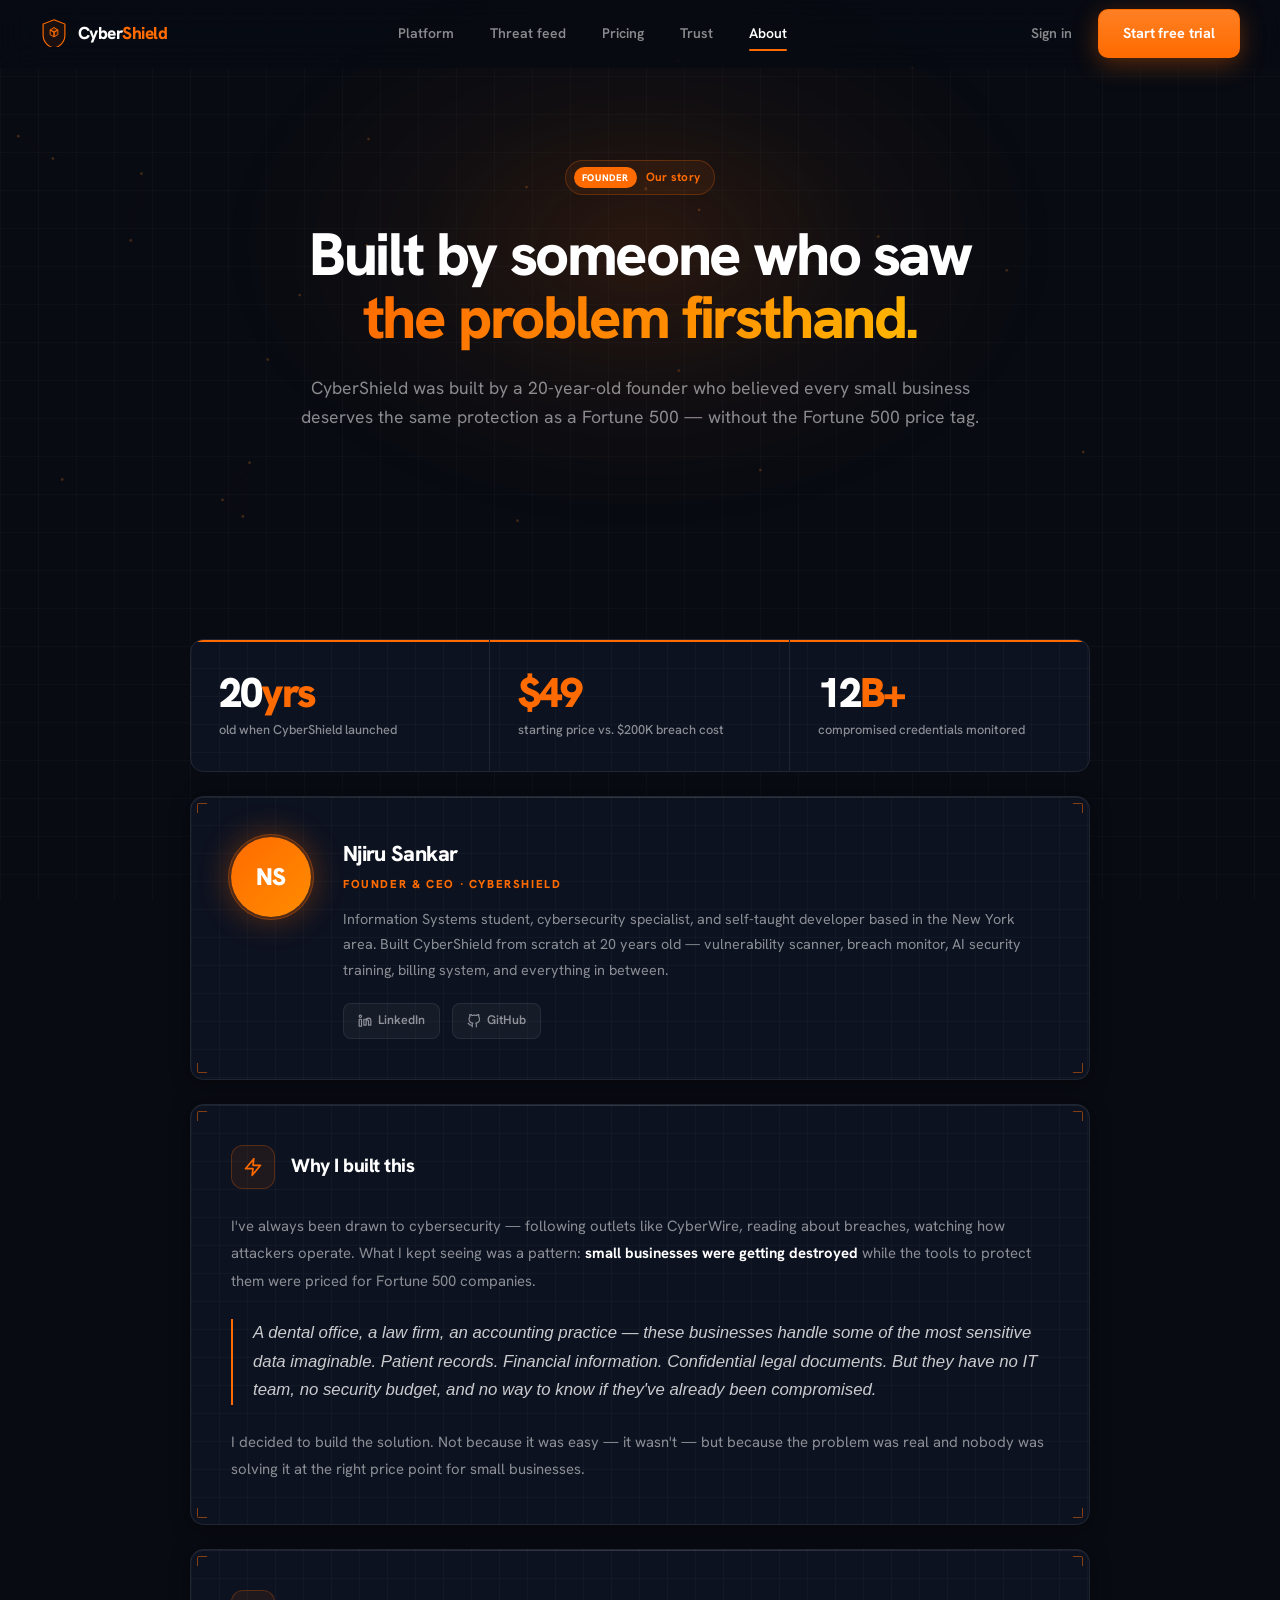
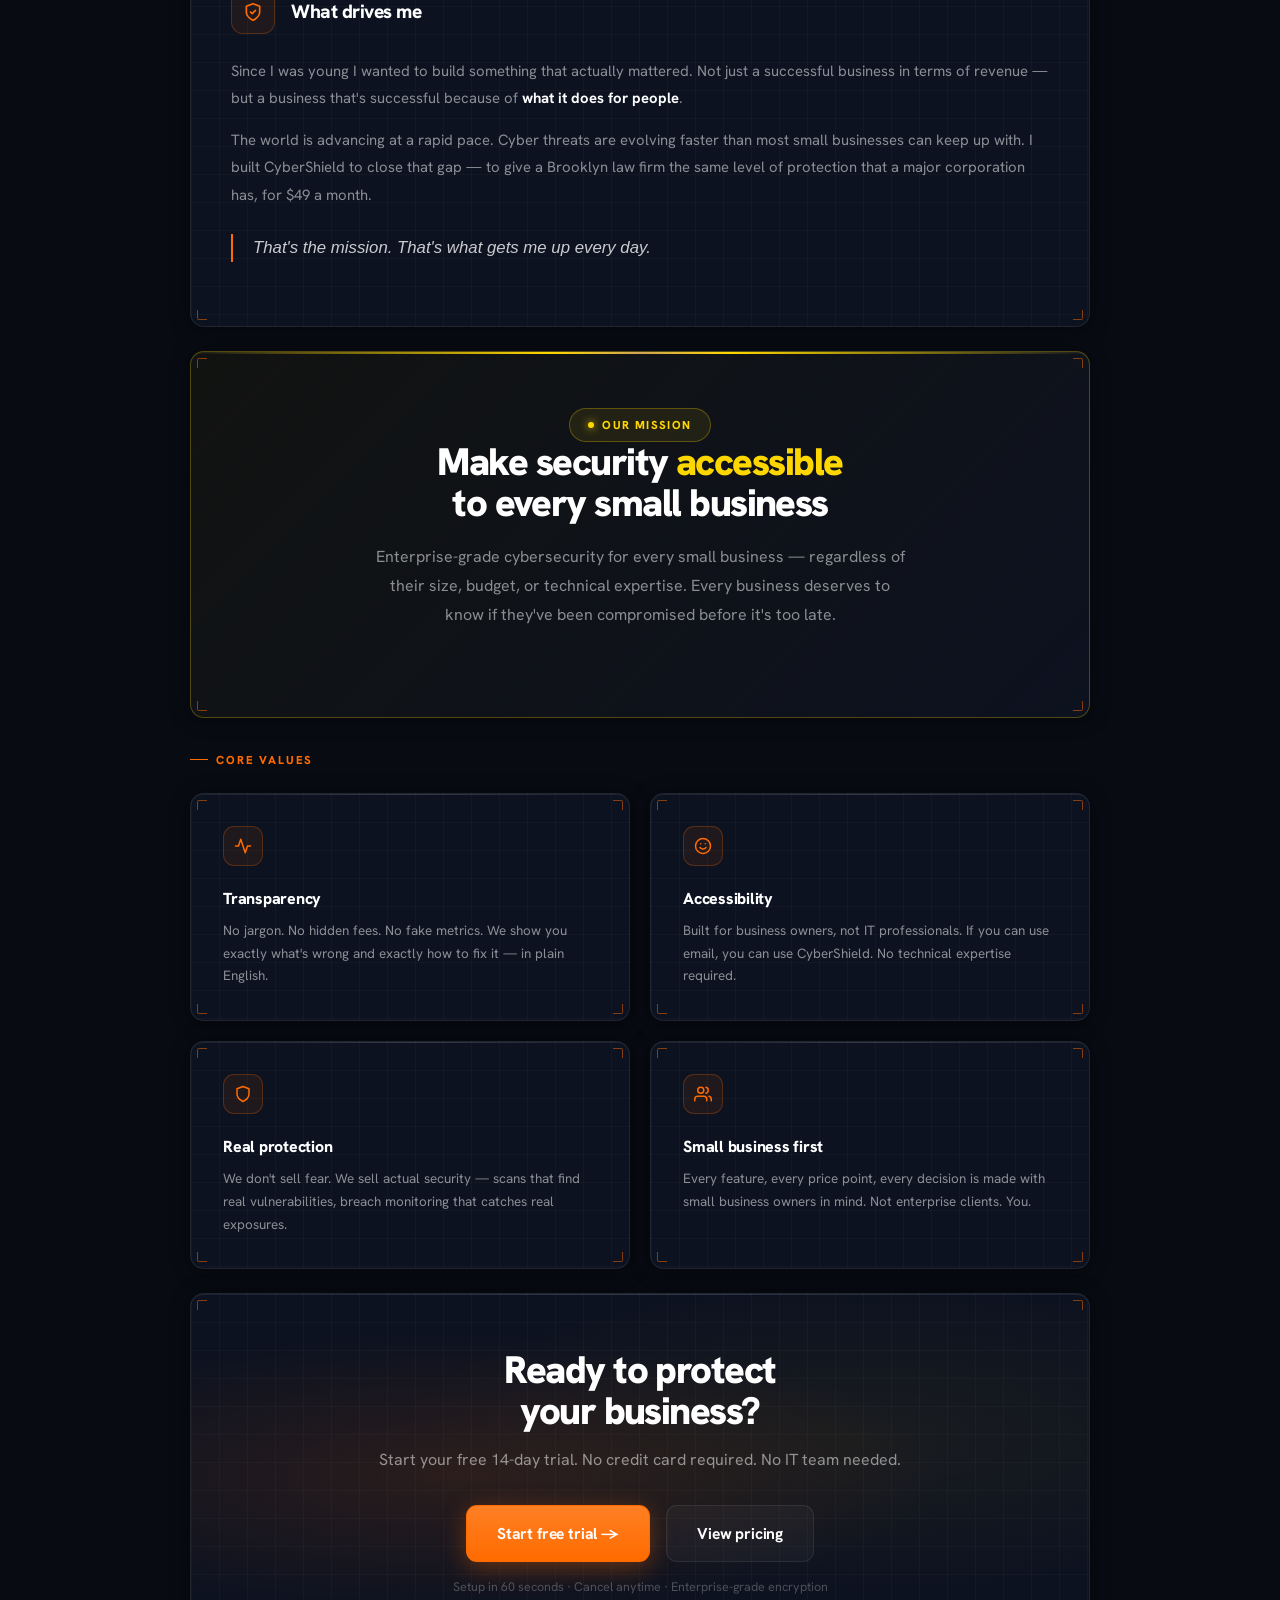
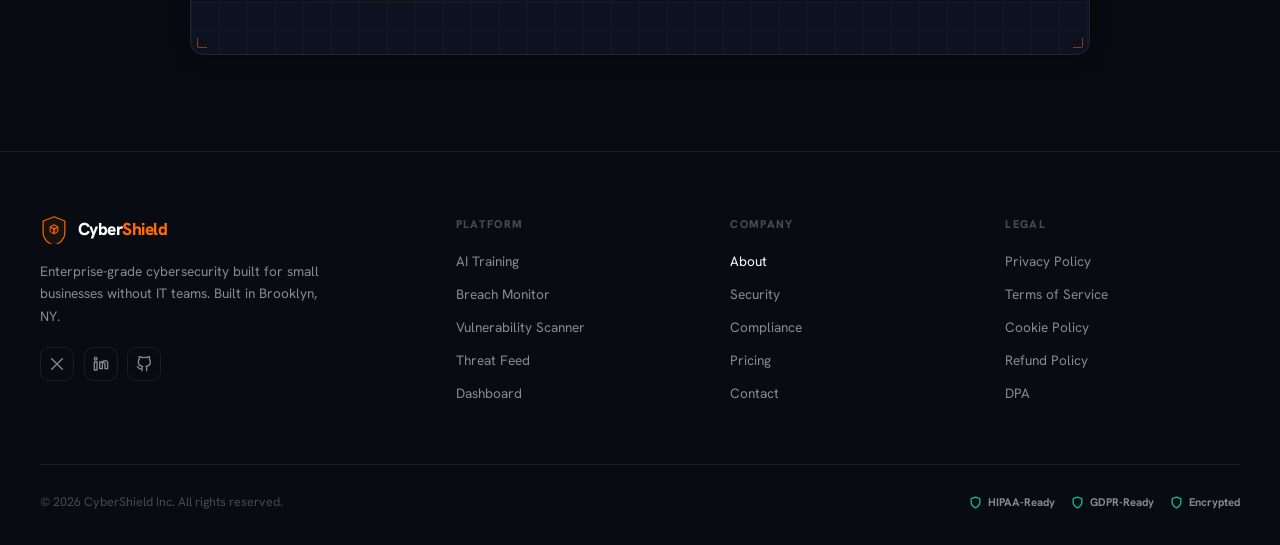
==== commit 5e739ed5: "Remove false SOC 2/HIPAA/GDPR compliance claims, add customer journey section - Replace SOC 2 Type I" ====
--- a/about.html
+++ b/about.html
@@ -465,7 +465,7 @@
           <a href="auth.html?signup=true" class="btn btn-primary btn-lg">Start free trial →</a>
           <a href="index.html#pricing" class="btn btn-ghost btn-lg">View pricing</a>
         </div>
-        <div class="cta-note">Setup in 60 seconds · Cancel anytime · SOC 2 Type II</div>
+        <div class="cta-note">Setup in 60 seconds · Cancel anytime · Enterprise-grade encryption</div>
       </div>
 
     </div>
@@ -521,9 +521,9 @@
     <div class="foot-bottom">
       <div class="foot-copy">© 2026 CyberShield Inc. All rights reserved.</div>
       <div class="foot-badges">
-        <div class="foot-badge"><svg viewBox="0 0 24 24"><path d="M12 22s8-4 8-10V5l-8-3-8 3v7c0 6 8 10 8 10z"/></svg>SOC 2 Type II</div>
-        <div class="foot-badge"><svg viewBox="0 0 24 24"><path d="M12 22s8-4 8-10V5l-8-3-8 3v7c0 6 8 10 8 10z"/></svg>HIPAA</div>
-        <div class="foot-badge"><svg viewBox="0 0 24 24"><path d="M12 22s8-4 8-10V5l-8-3-8 3v7c0 6 8 10 8 10z"/></svg>GDPR</div>
+        <div class="foot-badge"><svg viewBox="0 0 24 24"><path d="M12 22s8-4 8-10V5l-8-3-8 3v7c0 6 8 10 8 10z"/></svg>HIPAA-Ready</div>
+        <div class="foot-badge"><svg viewBox="0 0 24 24"><path d="M12 22s8-4 8-10V5l-8-3-8 3v7c0 6 8 10 8 10z"/></svg>GDPR-Ready</div>
+        <div class="foot-badge"><svg viewBox="0 0 24 24"><path d="M12 22s8-4 8-10V5l-8-3-8 3v7c0 6 8 10 8 10z"/></svg>Encrypted</div>
       </div>
     </div>
   </div>
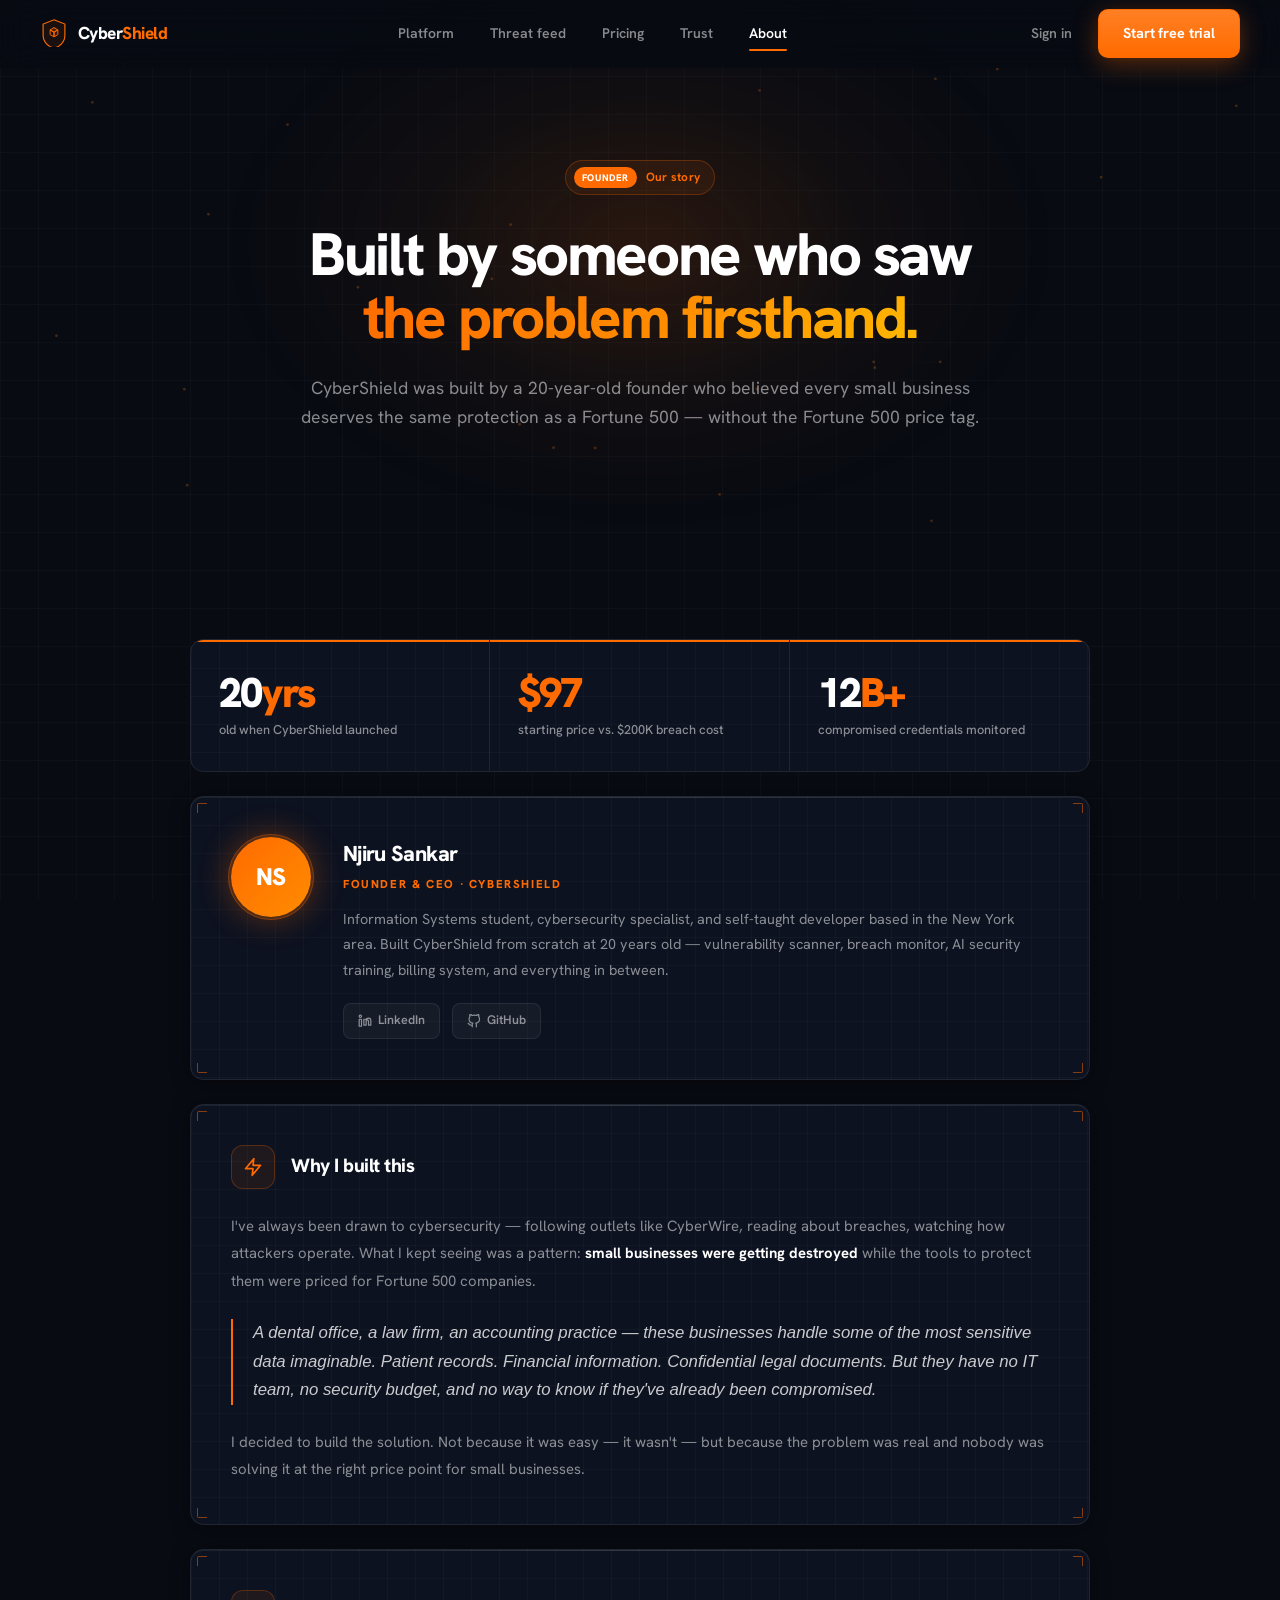
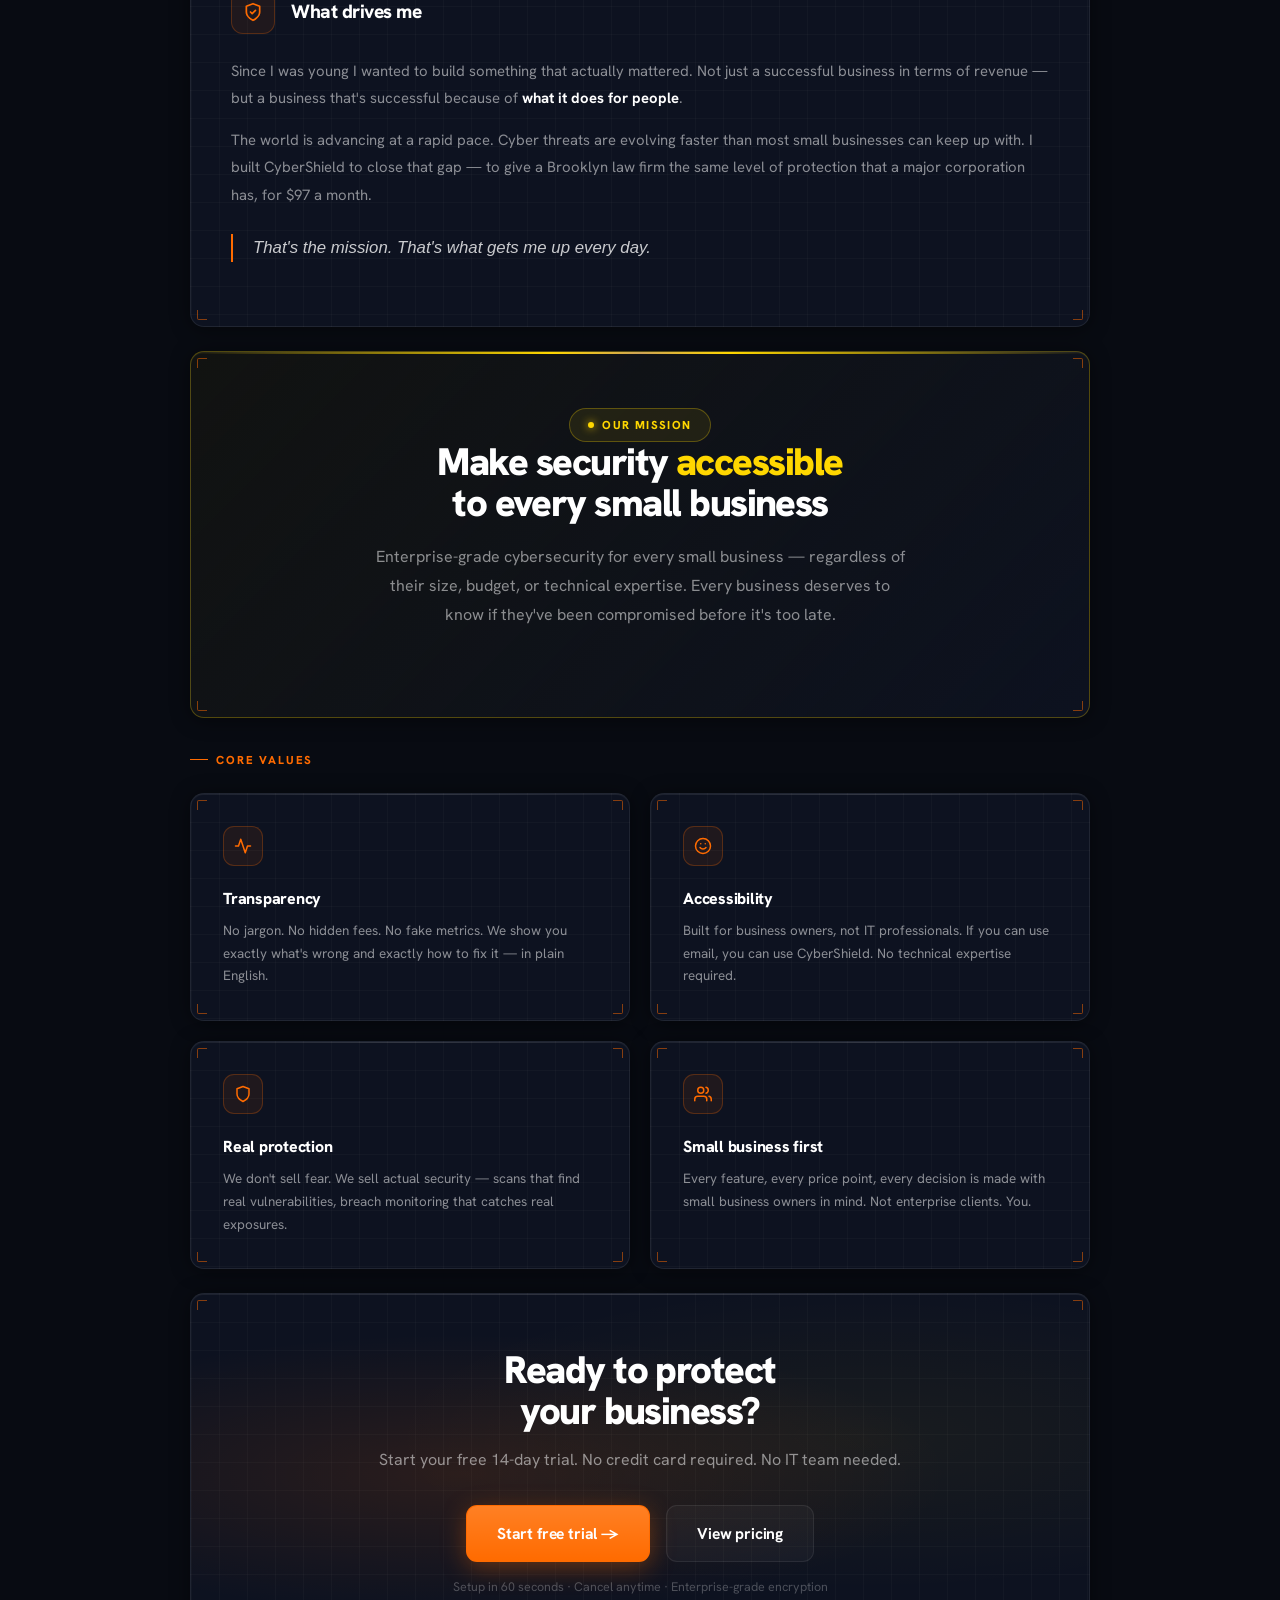
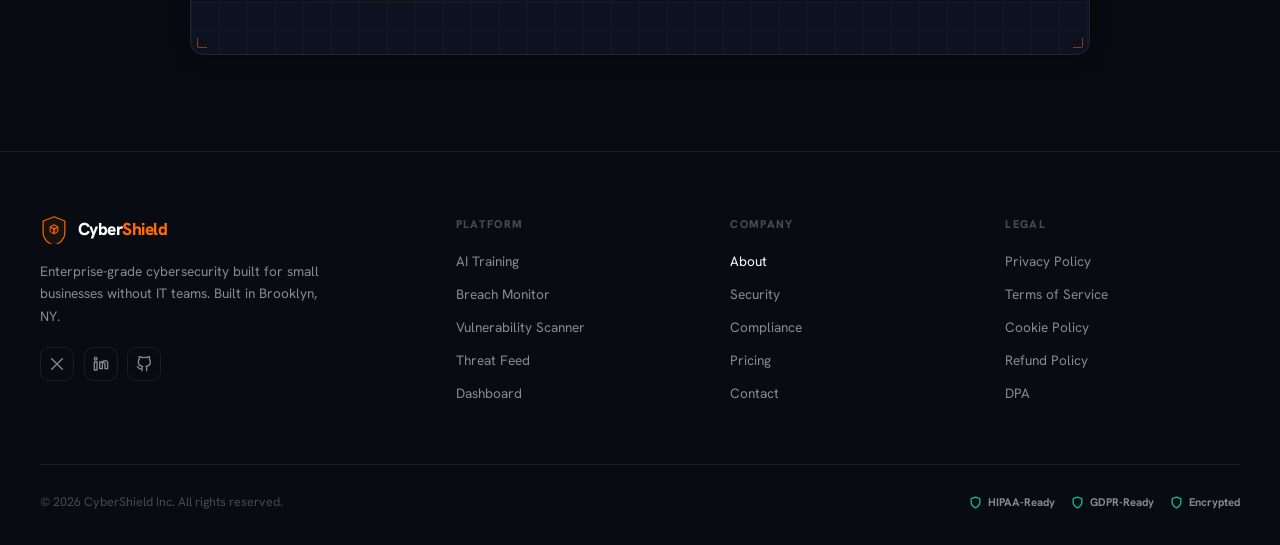
==== commit 85bdfd07: "Update CyberShield pricing: Starter $97, Business $297, Enterprise $797 Annual: $940/yr, $2,850/yr, " ====
--- a/about.html
+++ b/about.html
@@ -340,7 +340,7 @@
           <div class="stat-lbl">old when CyberShield launched</div>
         </div>
         <div class="stat-cell">
-          <div class="stat-num"><span class="acc">$49</span></div>
+          <div class="stat-num"><span class="acc">$97</span></div>
           <div class="stat-lbl">starting price vs. $200K breach cost</div>
         </div>
         <div class="stat-cell">
@@ -401,7 +401,7 @@
         </div>
         <div class="story-body">
           <p>Since I was young I wanted to build something that actually mattered. Not just a successful business in terms of revenue — but a business that's successful because of <strong>what it does for people</strong>.</p>
-          <p>The world is advancing at a rapid pace. Cyber threats are evolving faster than most small businesses can keep up with. I built CyberShield to close that gap — to give a Brooklyn law firm the same level of protection that a major corporation has, for $49 a month.</p>
+          <p>The world is advancing at a rapid pace. Cyber threats are evolving faster than most small businesses can keep up with. I built CyberShield to close that gap — to give a Brooklyn law firm the same level of protection that a major corporation has, for $97 a month.</p>
           <div class="pull-quote">
             <p>That's the mission. That's what gets me up every day.</p>
           </div>
